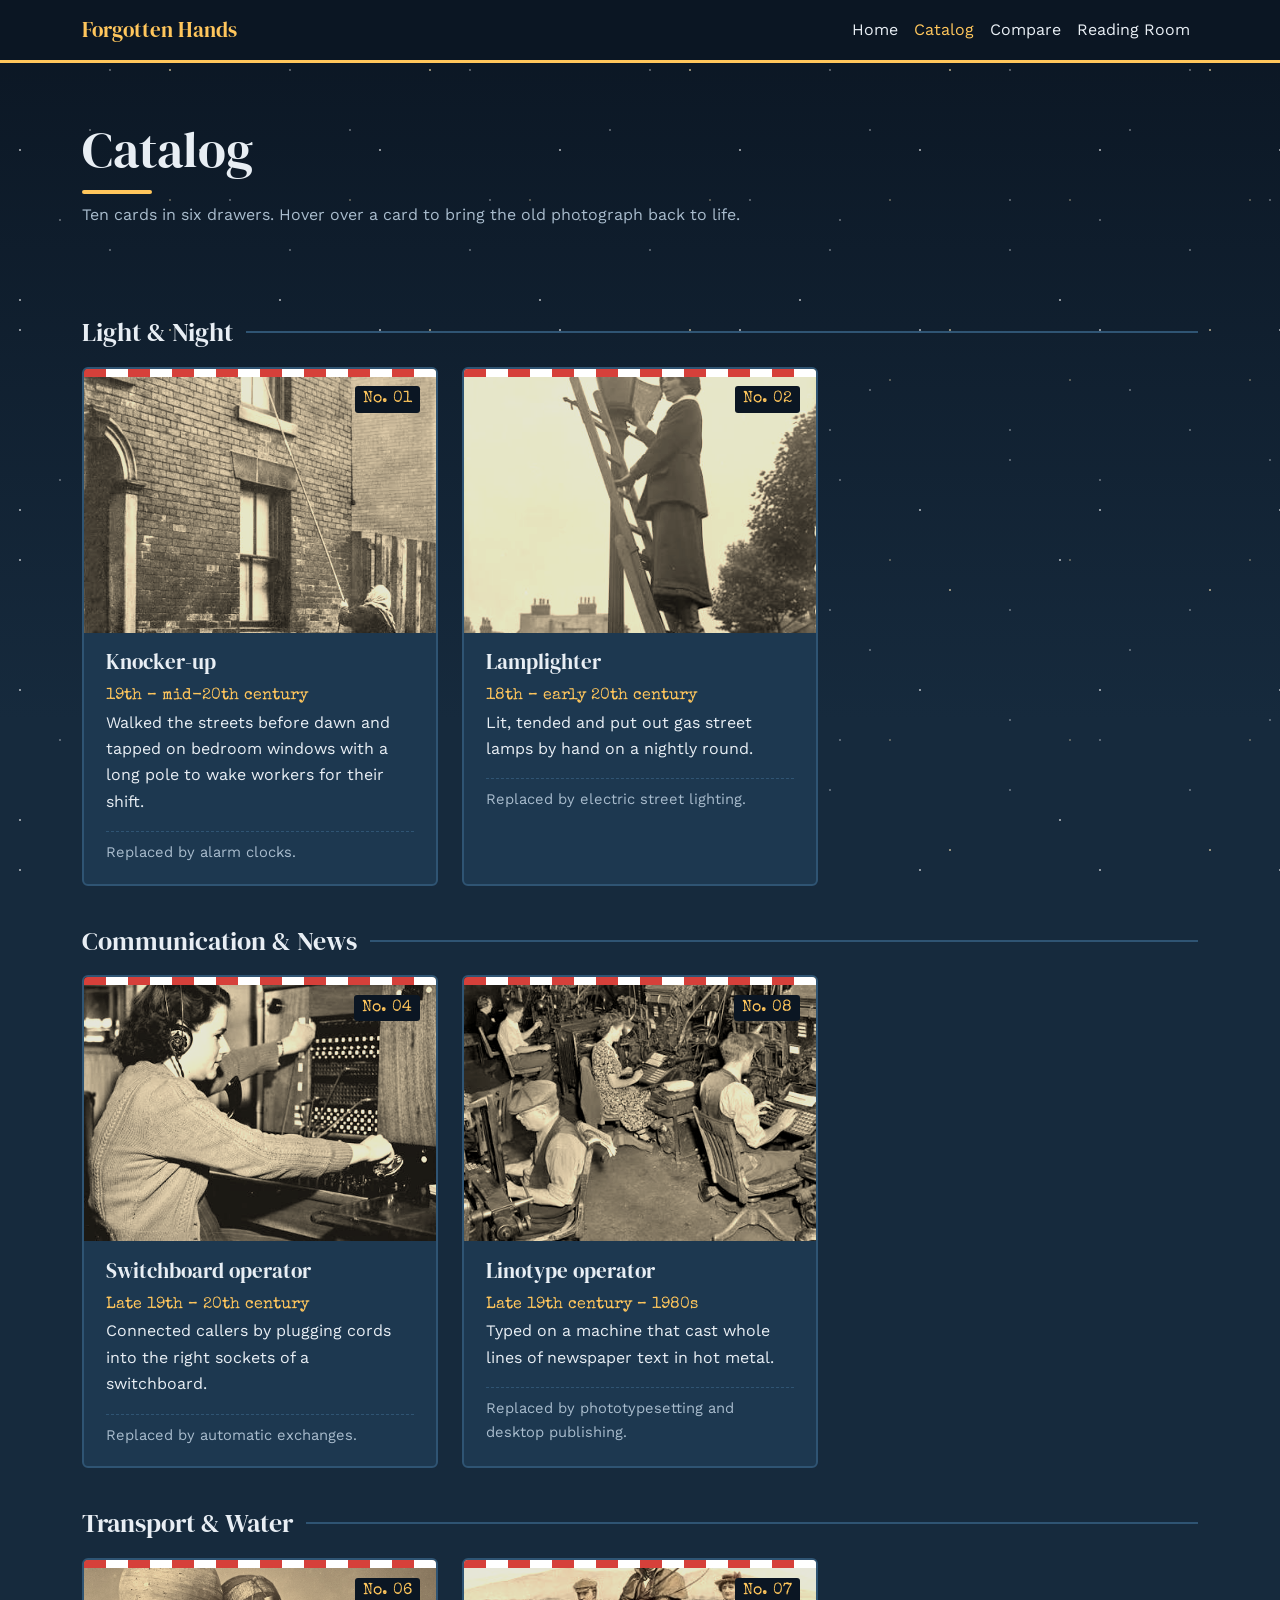
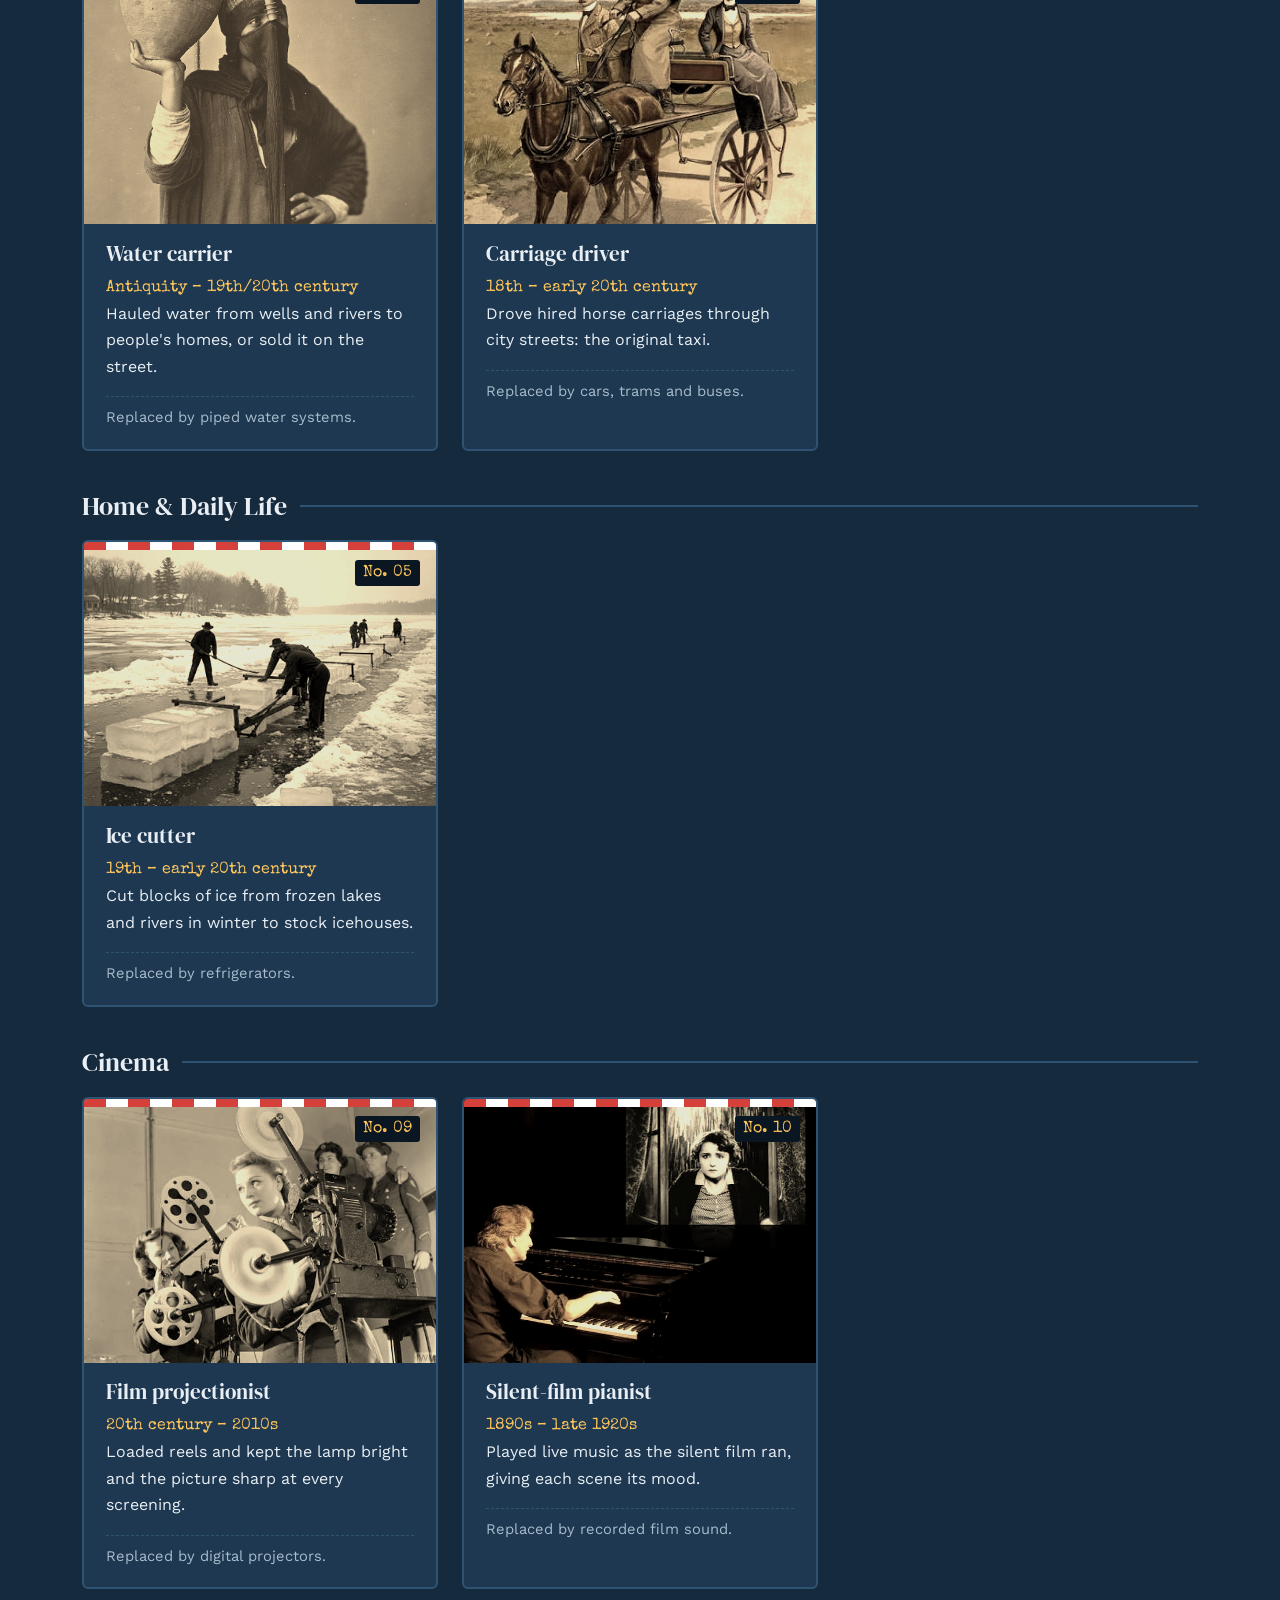
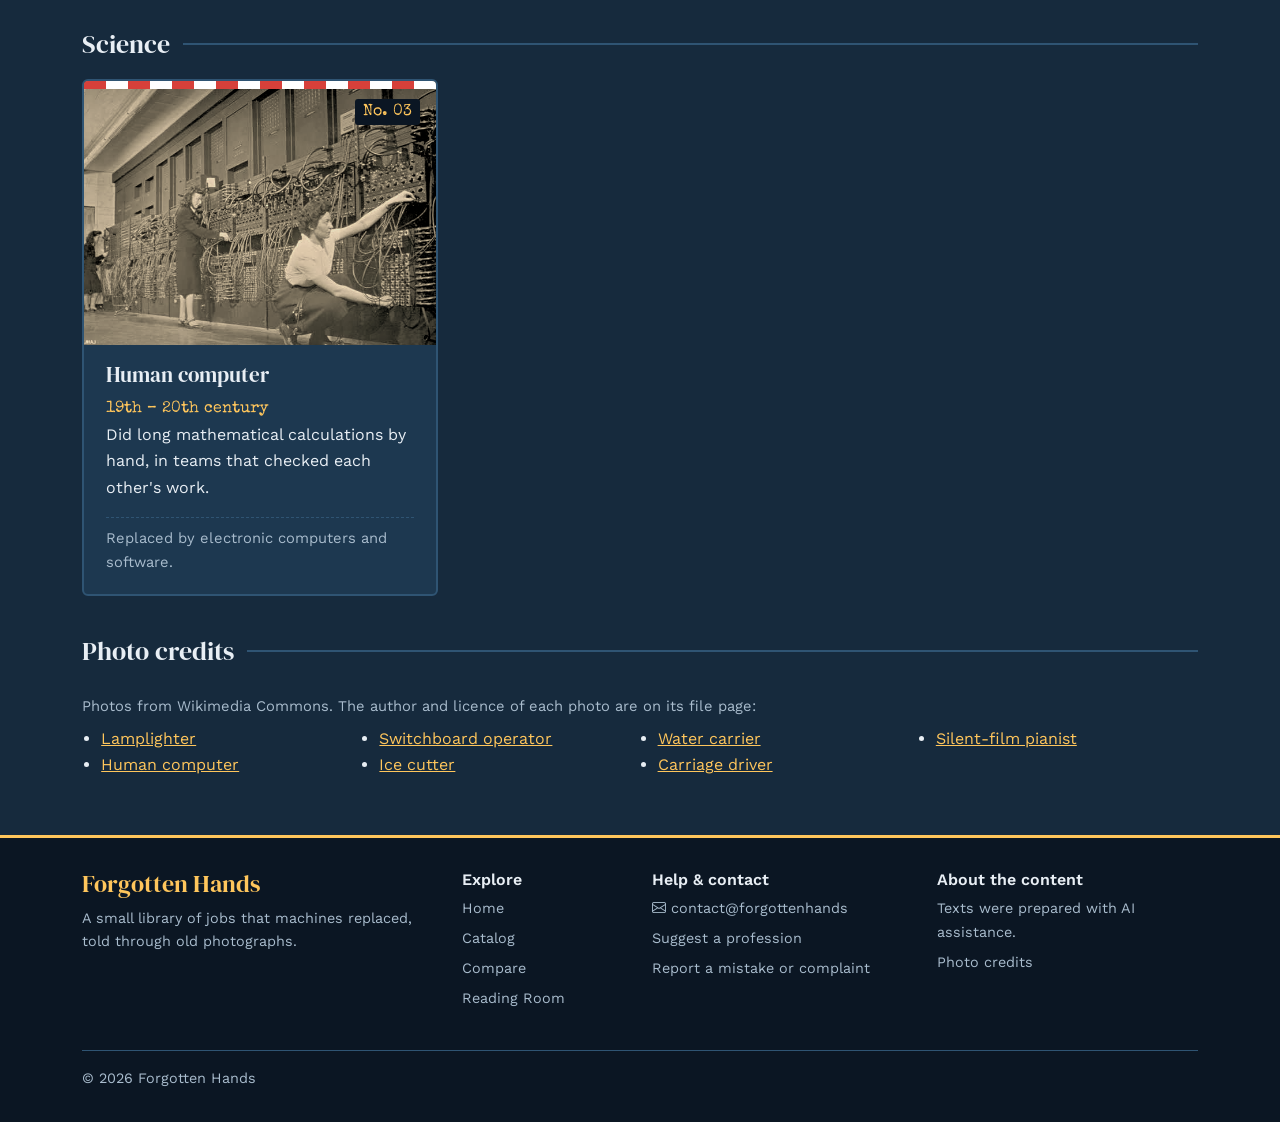
==== catalog.html @ 77c2ccd2 "forgotten hands" ====
<!doctype html>
<html lang="en" data-bs-theme="dark">
  <head>
    <meta charset="UTF-8" />
    <meta name="viewport" content="width=device-width, initial-scale=1" />
    <title>Catalog | Forgotten Hands</title>
    <link
      href="https://cdn.jsdelivr.net/npm/bootstrap@5.3.3/dist/css/bootstrap.min.css"
      rel="stylesheet"
    />
    <link
      href="https://cdn.jsdelivr.net/npm/bootstrap-icons@1.11.3/font/bootstrap-icons.min.css"
      rel="stylesheet"
    />
    <link
      href="https://fonts.googleapis.com/css2?family=DM+Serif+Display&family=Special+Elite&family=Work+Sans:wght@400;500;600&display=swap"
      rel="stylesheet"
    />
    <link href="css/style.css" rel="stylesheet" />
  </head>
  <body>
    <!-- Navigation -->
    <header>
      <nav aria-label="Main navigation" class="navbar navbar-expand-md site-nav">
        <div class="container">
          <a class="navbar-brand" href="index.html">Forgotten Hands</a>
          <button
            class="navbar-toggler"
            type="button"
            data-bs-toggle="collapse"
            data-bs-target="#menu"
            aria-controls="menu"
            aria-expanded="false"
            aria-label="Toggle menu"
          >
            <span class="navbar-toggler-icon"></span>
          </button>
          <div class="collapse navbar-collapse" id="menu">
            <ul class="navbar-nav ms-auto">
              <li class="nav-item"><a class="nav-link" href="index.html">Home</a></li>
              <li class="nav-item"><a class="nav-link active" href="catalog.html">Catalog</a></li>
              <li class="nav-item"><a class="nav-link" href="compare.html">Compare</a></li>
              <li class="nav-item">
                <a class="nav-link" href="reading-room.html">Reading Room</a>
              </li>
            </ul>
          </div>
        </div>
      </nav>
    </header>
    <!-- Main content -->
    <main>
      <section class="page-head">
        <div class="container">
          <h1>Catalog</h1>
          <p class="mb-0">
            Ten cards in six drawers. Hover over a card to bring the old photograph back to life.
          </p>
        </div>
      </section>
      <section class="section">
        <div class="container">
          <!-- Drawer: Light & Night -->
          <h2 class="drawer">Light & Night</h2>
          <div class="row g-4">
            <div class="col-12 col-md-6 col-lg-4">
              <article class="file">
                <span class="no">No. 01</span>
                <div class="photo">
                  <i class="bi bi-alarm big"></i
                  ><img
                    src="images/knocker-up.jpg"
                    alt="Knocker-up, historical photo"
                    loading="lazy"
                    onerror="this.remove()"
                  />
                </div>
                <h3>Knocker-up</h3>
                <p class="era">19th – mid-20th century</p>
                <p>
                  Walked the streets before dawn and tapped on bedroom windows with a long pole to
                  wake workers for their shift.
                </p>
                <p class="sub">Replaced by alarm clocks.</p>
              </article>
            </div>
            <div class="col-12 col-md-6 col-lg-4">
              <article class="file">
                <span class="no">No. 02</span>
                <div class="photo">
                  <i class="bi bi-lightbulb big"></i
                  ><img
                    src="images/lamplighter.jpg"
                    alt="Lamplighter, historical photo"
                    loading="lazy"
                    onerror="this.remove()"
                  />
                </div>
                <h3>Lamplighter</h3>
                <p class="era">18th – early 20th century</p>
                <p>Lit, tended and put out gas street lamps by hand on a nightly round.</p>
                <p class="sub">Replaced by electric street lighting.</p>
              </article>
            </div>
          </div>
          <!-- Drawer: Communication & News -->
          <h2 class="drawer">Communication & News</h2>
          <div class="row g-4">
            <div class="col-12 col-md-6 col-lg-4">
              <article class="file">
                <span class="no">No. 04</span>
                <div class="photo">
                  <i class="bi bi-telephone big"></i
                  ><img
                    src="images/switchboard.jpg"
                    alt="Switchboard operator, historical photo"
                    loading="lazy"
                    onerror="this.remove()"
                  />
                </div>
                <h3>Switchboard operator</h3>
                <p class="era">Late 19th – 20th century</p>
                <p>Connected callers by plugging cords into the right sockets of a switchboard.</p>
                <p class="sub">Replaced by automatic exchanges.</p>
              </article>
            </div>
            <div class="col-12 col-md-6 col-lg-4">
              <article class="file">
                <span class="no">No. 08</span>
                <div class="photo">
                  <i class="bi bi-printer big"></i
                  ><img
                    src="images/linotype.jpg"
                    alt="Linotype operator, historical photo"
                    loading="lazy"
                    onerror="this.remove()"
                  />
                </div>
                <h3>Linotype operator</h3>
                <p class="era">Late 19th century – 1980s</p>
                <p>Typed on a machine that cast whole lines of newspaper text in hot metal.</p>
                <p class="sub">Replaced by phototypesetting and desktop publishing.</p>
              </article>
            </div>
          </div>
          <!-- Drawer: Transport & Water -->
          <h2 class="drawer">Transport & Water</h2>
          <div class="row g-4">
            <div class="col-12 col-md-6 col-lg-4">
              <article class="file">
                <span class="no">No. 06</span>
                <div class="photo">
                  <i class="bi bi-droplet big"></i
                  ><img
                    src="images/water-carrier.jpg"
                    alt="Water carrier, historical photo"
                    loading="lazy"
                    onerror="this.remove()"
                  />
                </div>
                <h3>Water carrier</h3>
                <p class="era">Antiquity – 19th/20th century</p>
                <p>
                  Hauled water from wells and rivers to people's homes, or sold it on the street.
                </p>
                <p class="sub">Replaced by piped water systems.</p>
              </article>
            </div>
            <div class="col-12 col-md-6 col-lg-4">
              <article class="file">
                <span class="no">No. 07</span>
                <div class="photo">
                  <i class="bi bi-car-front big"></i
                  ><img
                    src="images/carriage-driver.jpg"
                    alt="Carriage driver, historical photo"
                    loading="lazy"
                    onerror="this.remove()"
                  />
                </div>
                <h3>Carriage driver</h3>
                <p class="era">18th – early 20th century</p>
                <p>Drove hired horse carriages through city streets: the original taxi.</p>
                <p class="sub">Replaced by cars, trams and buses.</p>
              </article>
            </div>
          </div>
          <!-- Drawer: Home & Daily Life -->
          <h2 class="drawer">Home & Daily Life</h2>
          <div class="row g-4">
            <div class="col-12 col-md-6 col-lg-4">
              <article class="file">
                <span class="no">No. 05</span>
                <div class="photo">
                  <i class="bi bi-snow big"></i
                  ><img
                    src="images/ice-cutter.jpg"
                    alt="Ice cutter, historical photo"
                    loading="lazy"
                    onerror="this.remove()"
                  />
                </div>
                <h3>Ice cutter</h3>
                <p class="era">19th – early 20th century</p>
                <p>Cut blocks of ice from frozen lakes and rivers in winter to stock icehouses.</p>
                <p class="sub">Replaced by refrigerators.</p>
              </article>
            </div>
          </div>
          <!-- Drawer: Cinema -->
          <h2 class="drawer">Cinema</h2>
          <div class="row g-4">
            <div class="col-12 col-md-6 col-lg-4">
              <article class="file">
                <span class="no">No. 09</span>
                <div class="photo">
                  <i class="bi bi-film big"></i
                  ><img
                    src="images/projectionist.jpg"
                    alt="Film projectionist, historical photo"
                    loading="lazy"
                    onerror="this.remove()"
                  />
                </div>
                <h3>Film projectionist</h3>
                <p class="era">20th century – 2010s</p>
                <p>
                  Loaded reels and kept the lamp bright and the picture sharp at every screening.
                </p>
                <p class="sub">Replaced by digital projectors.</p>
              </article>
            </div>
            <div class="col-12 col-md-6 col-lg-4">
              <article class="file">
                <span class="no">No. 10</span>
                <div class="photo">
                  <i class="bi bi-music-note-beamed big"></i
                  ><img
                    src="images/pianist.jpg"
                    alt="Silent-film pianist, historical photo"
                    loading="lazy"
                    onerror="this.remove()"
                  />
                </div>
                <h3>Silent-film pianist</h3>
                <p class="era">1890s – late 1920s</p>
                <p>Played live music as the silent film ran, giving each scene its mood.</p>
                <p class="sub">Replaced by recorded film sound.</p>
              </article>
            </div>
          </div>
          <!-- Drawer: Science -->
          <h2 class="drawer">Science</h2>
          <div class="row g-4">
            <div class="col-12 col-md-6 col-lg-4">
              <article class="file">
                <span class="no">No. 03</span>
                <div class="photo">
                  <i class="bi bi-calculator big"></i
                  ><img
                    src="images/human-computer.jpg"
                    alt="Human computer, historical photo"
                    loading="lazy"
                    onerror="this.remove()"
                  />
                </div>
                <h3>Human computer</h3>
                <p class="era">19th – 20th century</p>
                <p>
                  Did long mathematical calculations by hand, in teams that checked each other's
                  work.
                </p>
                <p class="sub">Replaced by electronic computers and software.</p>
              </article>
            </div>
          </div>
          <!-- Photo credits -->
          <!-- Drawer: Photo credits -->
          <h2 class="drawer" id="credits">Photo credits</h2>
          <p class="sub border-0">
            Photos from Wikimedia Commons. The author and licence of each photo are on its file
            page:
          </p>
          <ul class="credits">
            <li>
              <a
                href="https://commons.wikimedia.org/wiki/File:Lamplighter_-_about_1903._-_Flickr_-_JFGryphon.jpg"
                target="_blank"
                rel="noopener noreferrer"
                >Lamplighter</a
              >
            </li>
            <li>
              <a
                href="https://commons.wikimedia.org/wiki/File:Mary_Jackson_1979_Portrait_(LRC-1979-B701_P-07085).jpg"
                target="_blank"
                rel="noopener noreferrer"
                >Human computer</a
              >
            </li>
            <li>
              <a
                href="https://commons.wikimedia.org/wiki/File:Telephone_switchboard_operators,_ca_1922_(MOHAI_5108).jpg"
                target="_blank"
                rel="noopener noreferrer"
                >Switchboard operator</a
              >
            </li>
            <li>
              <a
                href="https://commons.wikimedia.org/wiki/File:Ice_cutting_on_the_Neva,_c._1913.jpg"
                target="_blank"
                rel="noopener noreferrer"
                >Ice cutter</a
              >
            </li>
            <li>
              <a
                href="https://commons.wikimedia.org/wiki/File:F%C3%A9lix_Bonfils,_Porteuse_d%27eau_au_Caire_(Water_Carrier_in_Cairo),_c._1870,_NGA_129617.jpg"
                target="_blank"
                rel="noopener noreferrer"
                >Water carrier</a
              >
            </li>
            <li>
              <a
                href="https://commons.wikimedia.org/wiki/File:Horse_drawn_carriage_in_front_of_the_John_J_Sesnon_Company,_Nome,_Alaska,_between_1900_and_1910_(AL%2BCA_6864).jpg"
                target="_blank"
                rel="noopener noreferrer"
                >Carriage driver</a
              >
            </li>
            <li>
              <a
                href="https://commons.wikimedia.org/wiki/File:Silent_film_theater_in_Sherlock_Jr.,_1924.png"
                target="_blank"
                rel="noopener noreferrer"
                >Silent-film pianist</a
              >
            </li>
          </ul>
        </div>
      </section>
    </main>
    <!-- Footer -->
    <footer>
      <div class="container">
        <div class="row g-4">
          <!-- About the site -->
          <div class="col-12 col-md-6 col-lg-4">
            <h2 class="footer-title">Forgotten Hands</h2>
            <p>A small library of jobs that machines replaced, told through old photographs.</p>
          </div>

          <!-- Page links -->
          <div class="col-6 col-md-3 col-lg-2">
            <h2 class="footer-heading">Explore</h2>
            <nav aria-label="Footer navigation">
              <ul class="footer-list">
                <li><a href="index.html">Home</a></li>
                <li><a href="catalog.html">Catalog</a></li>
                <li><a href="compare.html">Compare</a></li>
                <li><a href="reading-room.html">Reading Room</a></li>
              </ul>
            </nav>
          </div>

          <!-- Help, contact and complaints -->
          <div class="col-6 col-md-3 col-lg-3">
            <h2 class="footer-heading">Help &amp; contact</h2>
            <ul class="footer-list">
              <li>
                <i class="bi bi-envelope"></i>
                <a href="mailto:contact@forgottenhands.example">contact@forgottenhands</a>
              </li>
              <li><a href="reading-room.html">Suggest a profession</a></li>
              <li><a href="reading-room.html">Report a mistake or complaint</a></li>
            </ul>
          </div>

          <!-- Content notes -->
          <div class="col-12 col-lg-3">
            <h2 class="footer-heading">About the content</h2>
            <ul class="footer-list">
              <li>Texts were prepared with AI assistance.</li>
              <li><a href="catalog.html#credits">Photo credits</a></li>
            </ul>
          </div>
        </div>

        <!-- Bottom line -->
        <p class="footer-bottom mb-0">
          &copy; 2026 Forgotten Hands
        </p>
      </div>
    </footer>
    <script src="https://cdn.jsdelivr.net/npm/bootstrap@5.3.3/dist/js/bootstrap.bundle.min.js"></script>
  </body>
</html>
---- css/style.css ----
@property --a {
  syntax: "<angle>";
  inherits: true;
  initial-value: 0deg;
}

:root {
  --sky: #162a3d;
  --deep: #0b1623;
  --panel: #1d3850;
  --line: #2f5473;
  --text: #e8eef4;
  --muted: #a9bccd;
  --amber: #ffc65c;
  --red: #d6403a;
}

* {
  box-sizing: border-box;
}

/* ===== Page background and twinkling stars (same on every page) ===== */
html {
  background:
    linear-gradient(180deg, var(--deep), var(--sky) 80vh) no-repeat,
    var(--sky);
}

body {
  position: relative;
  margin: 0;
  background: transparent;
  color: var(--text);
  font-family: "Work Sans", sans-serif;
  line-height: 1.65;
}

body::before,
body::after {
  content: "";
  position: fixed;
  inset: 0;
  z-index: -1;
  pointer-events: none;
}

body::before {
  background-image:
    radial-gradient(1.5px 1.5px at 20px 40px, #fff, transparent),
    radial-gradient(1px 1px at 90px 130px, #fff, transparent),
    radial-gradient(1.5px 1.5px at 170px 70px, #ffe9b8, transparent),
    radial-gradient(1px 1px at 230px 200px, #fff, transparent),
    radial-gradient(1px 1px at 60px 220px, #fff, transparent);
  background-size: 260px 260px;
  animation: twinkle 5s ease-in-out infinite alternate;
}

body::after {
  background-image:
    radial-gradient(1px 1px at 40px 30px, #fff, transparent),
    radial-gradient(1.5px 1.5px at 130px 110px, #fff, transparent),
    radial-gradient(1px 1px at 100px 160px, #ffe9b8, transparent);
  background-size: 180px 180px;
  background-position: 70px 40px;
  animation: twinkle 7s ease-in-out -3s infinite alternate;
}

@keyframes twinkle {
  from {
    opacity: 0.3;
  }
  to {
    opacity: 1;
  }
}

/* ===== Typography ===== */
h1,
h2,
h3,
.h4 {
  font-family: "DM Serif Display", serif;
  font-weight: 400;
}

.no,
.era {
  font-family: "Special Elite", monospace;
}

a {
  color: var(--amber);
}

/* ===== Navigation ===== */
.site-nav {
  background: var(--deep);
  border-bottom: 3px solid var(--amber);
}

.site-nav .navbar-brand {
  color: var(--amber);
  font-family: "DM Serif Display", serif;
  font-size: 1.3rem;
}

.site-nav .nav-link {
  color: var(--text);
  transition: color 0.2s;
}

.site-nav .nav-link:hover,
.site-nav .nav-link.active {
  color: var(--amber);
}

.nav-over {
  position: absolute;
  top: 0;
  left: 0;
  right: 0;
  z-index: 20;
  background: transparent;
  border: 0;
}

.nav-over .navbar-collapse.show,
.nav-over .navbar-collapse.collapsing {
  background: rgba(11, 22, 35, 0.95);
  padding: 0.5rem 1rem;
}

/* ===== Home page: lighthouse hero ===== */
.hero {
  --cy: max(44%, calc(165px + 42vmin));
  position: relative;
  overflow: hidden;
  height: 100vh;
  height: 100svh;
  min-height: 560px;
  background: linear-gradient(180deg, rgba(11, 22, 35, 0.8), rgba(22, 42, 61, 0) 85%);
  animation: spin 12s linear infinite;
}

@keyframes spin {
  to {
    --a: 360deg;
  }
}

.hero-title {
  position: absolute;
  z-index: 5;
  top: 68px;
  left: 0;
  right: 0;
  margin: 0;
  text-align: center;
  font-size: clamp(2.6rem, 7vw, 5.4rem);
  line-height: 1.05;
  color: #fff;
  text-shadow: 0 0 28px rgba(255, 198, 92, 0.55);
  animation: rise 1.2s both;
}

@keyframes rise {
  from {
    opacity: 0;
    transform: translateY(18px);
  }
}

.ring {
  position: absolute;
  left: 50%;
  top: var(--cy);
  width: 100vmin;
  height: 100vmin;
  transform: translate(-50%, -50%);
  -webkit-mask-image: conic-gradient(
    from var(--a),
    transparent 0deg,
    #000 8deg,
    #000 44deg,
    transparent 56deg
  );
  mask-image: conic-gradient(
    from var(--a),
    transparent 0deg,
    #000 8deg,
    #000 44deg,
    transparent 56deg
  );
}

.tile {
  position: absolute;
  left: 50%;
  top: 50%;
  width: 16vmin;
  height: 16vmin;
  margin: -8vmin 0 0 -8vmin;
  transform: rotate(calc((var(--i) - 4.5) * 30deg)) translateY(-34vmin)
    rotate(calc((var(--i) - 4.5) * -30deg));
}

.pic {
  position: relative;
  width: 100%;
  height: 100%;
  border-radius: 50%;
  overflow: hidden;
  border: 3px solid var(--amber);
  background: var(--panel);
  display: grid;
  place-items: center;
  box-shadow: 0 0 28px rgba(255, 198, 92, 0.5);
}

.pic i {
  font-size: 6.5vmin;
  color: var(--amber);
}

.pic img {
  position: absolute;
  inset: 0;
  width: 100%;
  height: 100%;
  object-fit: cover;
  filter: sepia(0.5) contrast(1.05);
}

.tile figcaption {
  position: absolute;
  top: 100%;
  left: 50%;
  width: 24vmin;
  transform: translateX(-50%);
  margin-top: 0.2rem;
  text-align: center;
  font-size: max(0.68rem, 1.6vmin);
  line-height: 1.2;
  color: #fff;
}

.beam {
  position: absolute;
  inset: 0;
  pointer-events: none;
  mix-blend-mode: screen;
  background: conic-gradient(
    from var(--a) at 50% var(--cy),
    transparent 0deg,
    rgba(255, 198, 92, 0.32) 12deg,
    rgba(255, 198, 92, 0.32) 36deg,
    transparent 48deg
  );
  -webkit-mask-image: radial-gradient(
    circle at 50% var(--cy),
    #000 0,
    #000 28vmin,
    transparent 75vmin
  );
  mask-image: radial-gradient(circle at 50% var(--cy), #000 0, #000 28vmin, transparent 75vmin);
}

.tower {
  position: absolute;
  left: 50%;
  top: var(--cy);
  width: 15vmin;
  height: 32vmin;
  margin: -3.7vmin 0 0 -7.5vmin;
  animation: glow 3s ease-in-out infinite alternate;
}

@keyframes glow {
  from {
    filter: drop-shadow(0 0 8px rgba(255, 198, 92, 0.5));
  }
  to {
    filter: drop-shadow(0 0 26px rgba(255, 198, 92, 0.95));
  }
}

.waves {
  position: absolute;
  left: 0;
  right: 0;
  bottom: -1px;
  height: 40px;
  background: url("data:image/svg+xml,%3Csvg xmlns='http://www.w3.org/2000/svg' viewBox='0 0 120 40'%3E%3Cpath d='M0 20Q30 4 60 20T120 20V40H0Z' fill='%23162a3d'/%3E%3C/svg%3E")
    repeat-x;
  background-size: 120px 40px;
  animation: drift 8s linear infinite;
}

@keyframes drift {
  to {
    background-position-x: 120px;
  }
}

/* ===== Inner pages: page header ===== */
.page-head {
  padding: 3.5rem 0 0.5rem;
}

.page-head h1 {
  font-size: clamp(2.2rem, 5vw, 3.2rem);
}

.page-head h1::after {
  content: "";
  display: block;
  width: 70px;
  height: 4px;
  margin-top: 0.6rem;
  border-radius: 2px;
  background: var(--amber);
}

.page-head p {
  color: var(--muted);
}

.section {
  padding: 2.5rem 0 3.5rem;
}

/* ===== Cards (home links and catalog) ===== */
.door,
.file {
  position: relative;
  display: block;
  height: 100%;
  background: var(--panel);
  border: 2px solid var(--line);
  border-radius: 6px;
  color: var(--text);
  text-decoration: none;
  overflow: hidden;
  transition:
    transform 0.3s,
    box-shadow 0.3s,
    border-color 0.3s;
}

.door {
  padding: 1.6rem;
}

.file {
  padding: 1.8rem 1.4rem 1.2rem;
}

.door:hover,
.file:hover {
  transform: translateY(-8px);
  border-color: var(--amber);
  box-shadow: 0 12px 30px rgba(255, 198, 92, 0.22);
}

.door:hover .ico,
.file:hover .ico {
  transform: rotate(360deg);
}

.ico {
  width: 3rem;
  height: 3rem;
  border-radius: 50%;
  background: var(--amber);
  color: var(--deep);
  display: grid;
  place-items: center;
  font-size: 1.4rem;
  margin-bottom: 0.8rem;
  transition: transform 0.6s;
}

.file::before {
  content: "";
  position: absolute;
  inset: 0 0 auto 0;
  height: 8px;
  background: repeating-linear-gradient(90deg, var(--red) 0 22px, #fff 22px 44px);
}

.file h3 {
  font-size: 1.3rem;
}

.no {
  position: absolute;
  top: 1.2rem;
  right: 1rem;
  color: var(--amber);
}

.era {
  color: var(--amber);
  margin: 0;
}

.sub {
  border-top: 1px dashed var(--line);
  padding-top: 0.5rem;
  margin: 0;
  font-size: 0.92rem;
  color: var(--muted);
}

/* ===== Catalog drawers ===== */
.drawer {
  margin: 2.5rem 0 1.2rem;
  font-size: 1.6rem;
  display: flex;
  align-items: center;
  gap: 0.8rem;
}

.drawer::after {
  content: "";
  flex: 1;
  height: 2px;
  background: var(--line);
}

/* ===== Compare table ===== */
.table-sea {
  --bs-table-bg: var(--panel);
  --bs-table-color: var(--text);
  --bs-table-border-color: var(--line);
  border: 2px solid var(--line);
}

.table-sea th {
  background: var(--deep);
  color: var(--amber);
  font-weight: 500;
}

.table-sea tbody tr {
  transition: background 0.2s;
}

.table-sea tbody tr:hover > * {
  background: #25455f;
}

.table-sea i {
  color: var(--amber);
  margin-right: 0.5rem;
}

.table-sea caption {
  color: var(--muted);
}

/* ===== Reading Room form ===== */
.form-control,
.form-select {
  background-color: var(--deep);
  border: 2px solid var(--line);
  border-radius: 6px;
  color: var(--text);
}

.form-control:focus,
.form-select:focus {
  border-color: var(--amber);
  box-shadow: 0 0 0 0.2rem rgba(255, 198, 92, 0.25);
}

/* ===== Buttons ===== */
.btn-lamp {
  background: var(--amber);
  color: var(--deep);
  border: 0;
  border-radius: 50rem;
  padding: 0.55rem 1.6rem;
  font-weight: 600;
  transition:
    box-shadow 0.25s,
    transform 0.25s;
}

.btn-lamp:hover {
  color: var(--deep);
  box-shadow: 0 0 22px var(--amber);
  transform: translateY(-2px);
}

/* ===== Footer ===== */
footer {
  background: var(--deep);
  color: var(--muted);
  padding: 2rem 0;
  font-size: 0.9rem;
  border-top: 3px solid var(--amber);
}

/* ===== Responsive rules (own media queries) ===== */
@media (max-width: 767px) {
  .section {
    padding: 1.8rem 0 2.5rem;
  }
  .page-head {
    padding: 2.2rem 0 0.3rem;
  }
}

@media (max-width: 575px) {
  .drawer {
    font-size: 1.3rem;
  }
  .file:hover,
  .door:hover {
    transform: translateY(-4px);
  }
}

@media (prefers-reduced-motion: reduce) {
  .hero,
  .tower,
  .waves,
  body::before,
  body::after,
  .hero-title {
    animation: none;
  }
  .ring {
    -webkit-mask-image: none;
    mask-image: none;
    opacity: 0.55;
  }
  .ico,
  .file,
  .door {
    transition: none;
  }
}

/* ===== Catalog card photos ===== */
.photo {
  position: relative;
  aspect-ratio: 4/3;
  margin: -1.8rem -1.4rem 1.1rem;
  display: grid;
  place-items: center;
  overflow: hidden;
  background: repeating-linear-gradient(45deg, var(--deep) 0 12px, #10202f 12px 24px);
}

.photo .big {
  font-size: 3.2rem;
  color: var(--amber);
  opacity: 0.8;
}

.photo img {
  position: absolute;
  inset: 0;
  width: 100%;
  height: 100%;
  object-fit: cover;
  filter: sepia(0.7) contrast(1.05) brightness(0.9);
  transition:
    transform 0.6s,
    filter 0.6s;
}

.file:hover .photo img {
  transform: scale(1.08);
  filter: none;
}

.file::before {
  z-index: 2;
}

.file .no {
  z-index: 2;
  top: 1.1rem;
  padding: 0 0.5rem;
  border-radius: 3px;
  background: var(--deep);
}

/* ===== Photo credits list ===== */
.credits {
  columns: 16rem;
  padding-left: 1.2rem;
  margin: 0.5rem 0 0;
}

/* ===== Footer layout ===== */
.footer-title {
  font-size: 1.5rem;
  color: var(--amber);
}

.footer-heading {
  font-family: "Work Sans", sans-serif;
  font-size: 1rem;
  font-weight: 600;
  color: var(--text);
}

.footer-list {
  list-style: none;
  padding: 0;
  margin: 0;
}

.footer-list li {
  margin-bottom: 0.4rem;
}

.footer-list a {
  color: var(--muted);
  text-decoration: none;
  transition: color 0.2s;
}

.footer-list a:hover {
  color: var(--amber);
}

.footer-bottom {
  margin-top: 2rem;
  padding-top: 1rem;
  border-top: 1px solid var(--line);
}
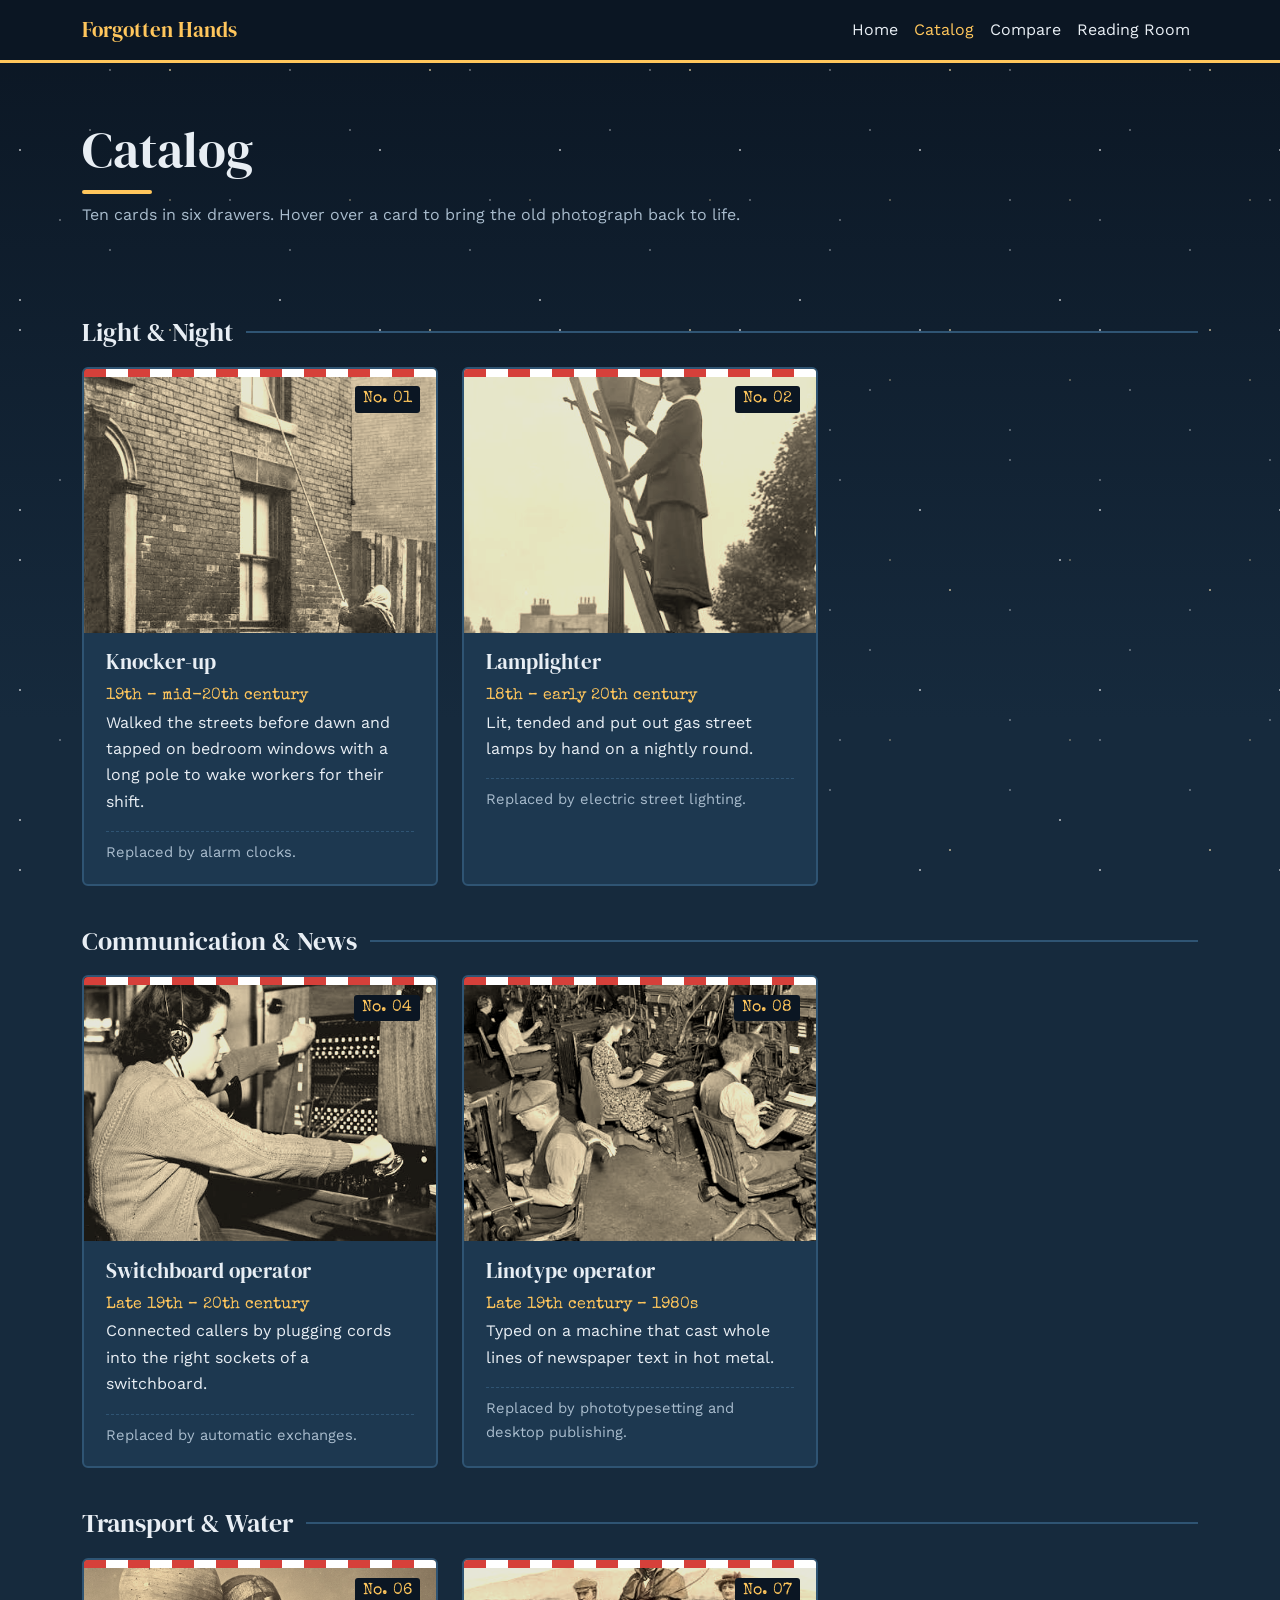
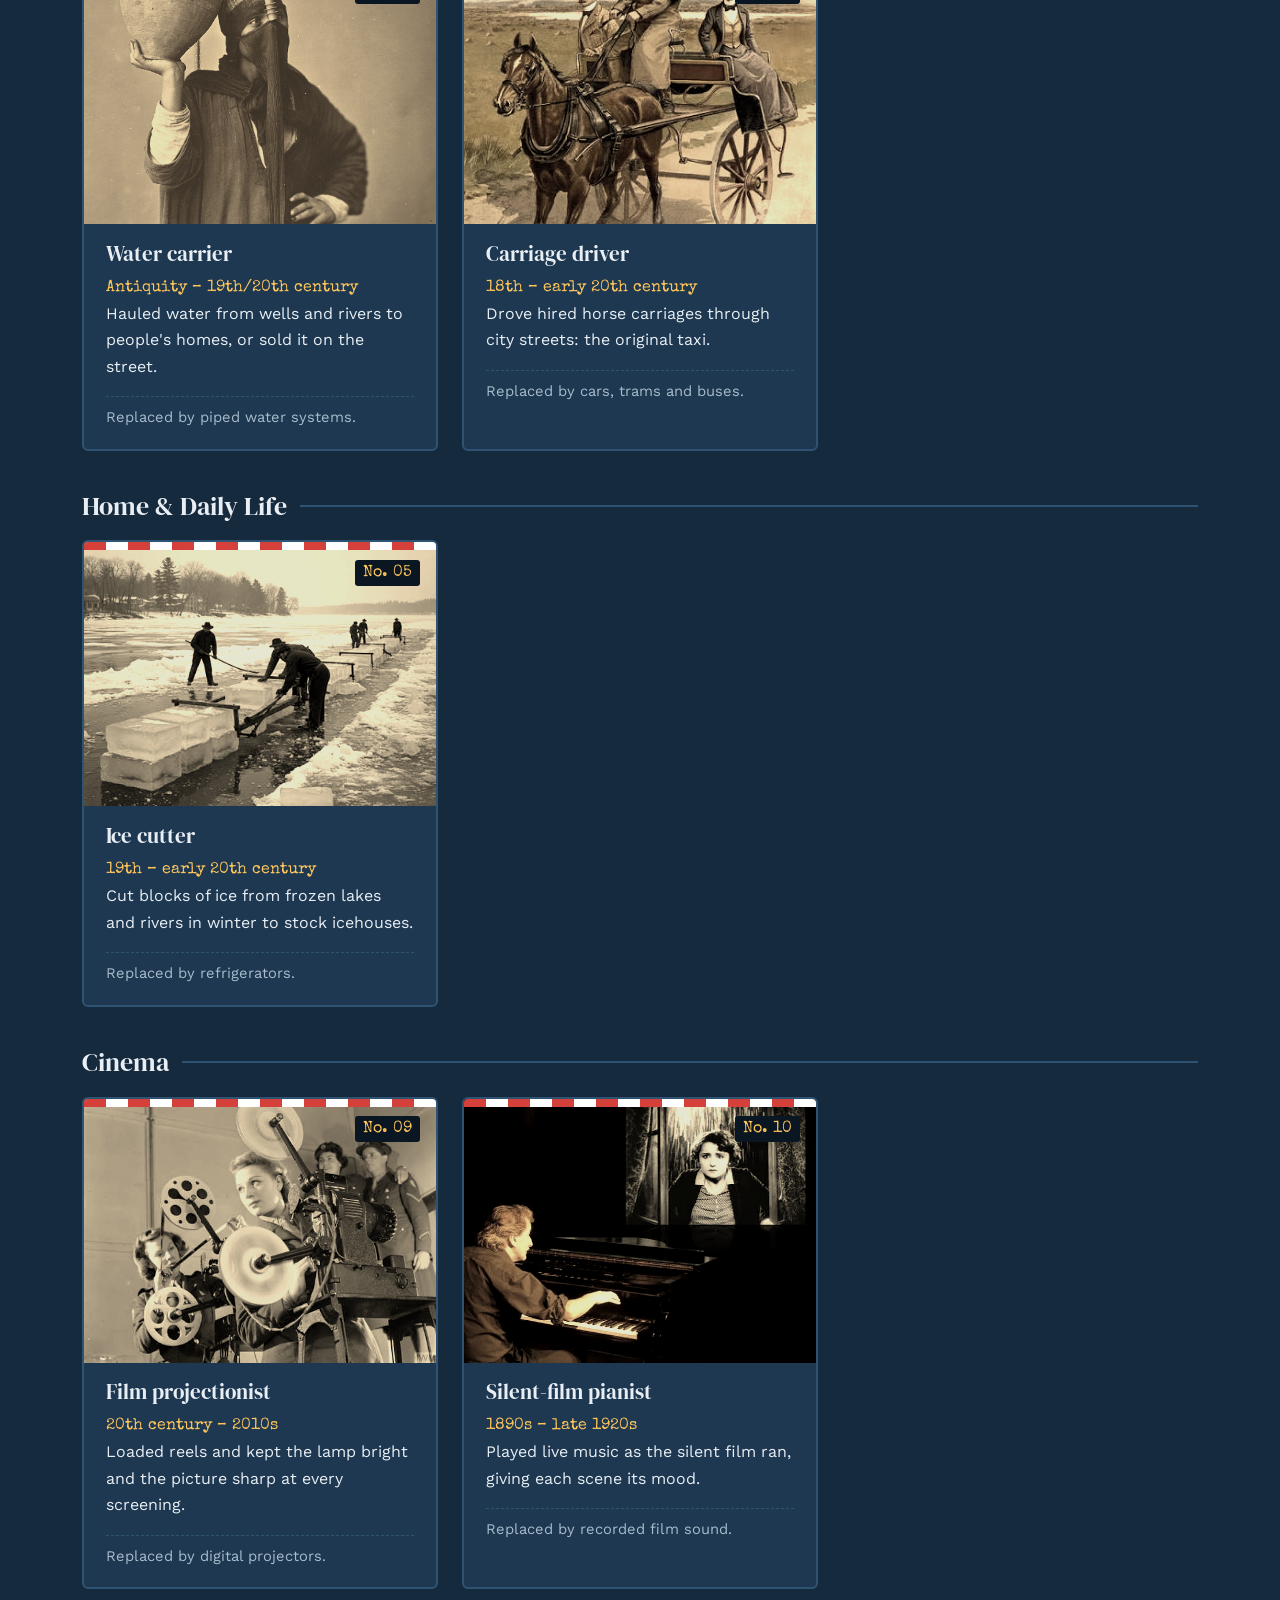
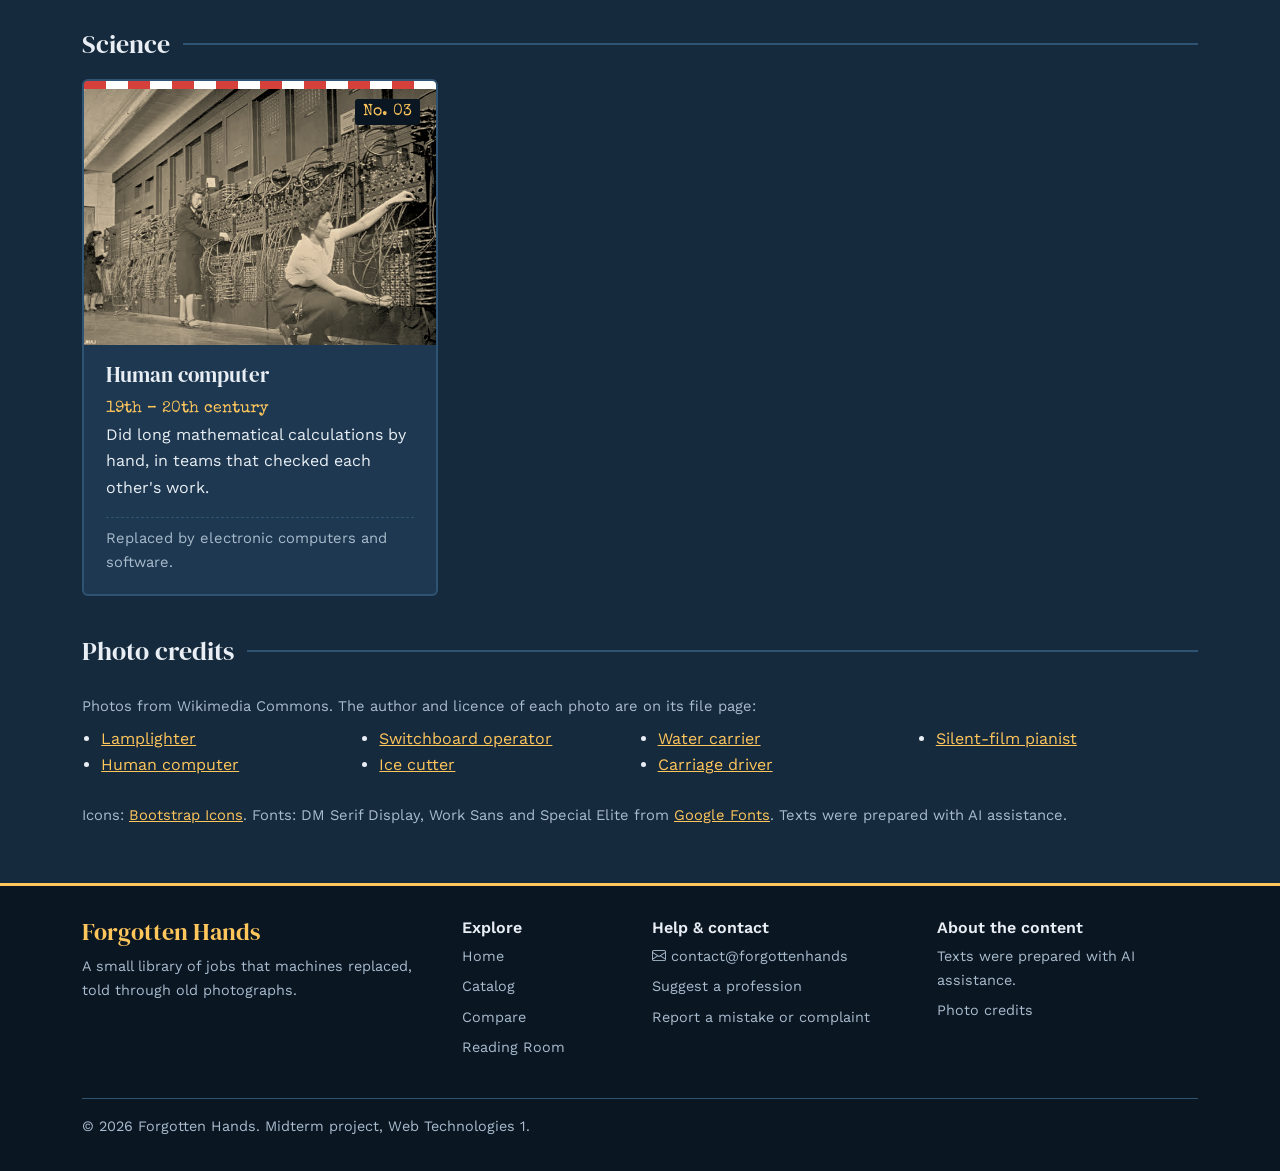
==== commit 194f14ad: "new" ====
--- a/catalog.html
+++ b/catalog.html
@@ -19,7 +19,7 @@
     <link href="css/style.css" rel="stylesheet" />
   </head>
   <body>
-    <!-- Navigation -->
+
     <header>
       <nav aria-label="Main navigation" class="navbar navbar-expand-md site-nav">
         <div class="container">
@@ -48,7 +48,7 @@
         </div>
       </nav>
     </header>
-    <!-- Main content -->
+
     <main>
       <section class="page-head">
         <div class="container">
@@ -103,7 +103,6 @@
               </article>
             </div>
           </div>
-          <!-- Drawer: Communication & News -->
           <h2 class="drawer">Communication & News</h2>
           <div class="row g-4">
             <div class="col-12 col-md-6 col-lg-4">
@@ -143,7 +142,6 @@
               </article>
             </div>
           </div>
-          <!-- Drawer: Transport & Water -->
           <h2 class="drawer">Transport & Water</h2>
           <div class="row g-4">
             <div class="col-12 col-md-6 col-lg-4">
@@ -249,7 +247,6 @@
               </article>
             </div>
           </div>
-          <!-- Drawer: Science -->
           <h2 class="drawer">Science</h2>
           <div class="row g-4">
             <div class="col-12 col-md-6 col-lg-4">
@@ -339,10 +336,18 @@
               >
             </li>
           </ul>
+          <p class="sub border-0 mt-3">
+            Icons:
+            <a href="https://icons.getbootstrap.com/" target="_blank" rel="noopener noreferrer"
+              >Bootstrap Icons</a
+            >. Fonts: DM Serif Display, Work Sans and Special Elite from
+            <a href="https://fonts.google.com/" target="_blank" rel="noopener noreferrer"
+              >Google Fonts</a
+            >. Texts were prepared with AI assistance.
+          </p>
         </div>
       </section>
     </main>
-    <!-- Footer -->
     <footer>
       <div class="container">
         <div class="row g-4">
@@ -352,7 +357,7 @@
             <p>A small library of jobs that machines replaced, told through old photographs.</p>
           </div>
 
-          <!-- Page links -->
+
           <div class="col-6 col-md-3 col-lg-2">
             <h2 class="footer-heading">Explore</h2>
             <nav aria-label="Footer navigation">
@@ -364,8 +369,6 @@
               </ul>
             </nav>
           </div>
-
-          <!-- Help, contact and complaints -->
           <div class="col-6 col-md-3 col-lg-3">
             <h2 class="footer-heading">Help &amp; contact</h2>
             <ul class="footer-list">
@@ -378,7 +381,6 @@
             </ul>
           </div>
 
-          <!-- Content notes -->
           <div class="col-12 col-lg-3">
             <h2 class="footer-heading">About the content</h2>
             <ul class="footer-list">
@@ -388,9 +390,8 @@
           </div>
         </div>
 
-        <!-- Bottom line -->
         <p class="footer-bottom mb-0">
-          &copy; 2026 Forgotten Hands
+          &copy; 2026 Forgotten Hands. Midterm project, Web Technologies 1.
         </p>
       </div>
     </footer>
--- a/css/style.css
+++ b/css/style.css
@@ -19,7 +19,6 @@
   box-sizing: border-box;
 }
 
-/* ===== Page background and twinkling stars (same on every page) ===== */
 html {
   background:
     linear-gradient(180deg, var(--deep), var(--sky) 80vh) no-repeat,
@@ -74,7 +73,6 @@
   }
 }
 
-/* ===== Typography ===== */
 h1,
 h2,
 h3,
@@ -92,7 +90,6 @@
   color: var(--amber);
 }
 
-/* ===== Navigation ===== */
 .site-nav {
   background: var(--deep);
   border-bottom: 3px solid var(--amber);
@@ -130,7 +127,6 @@
   padding: 0.5rem 1rem;
 }
 
-/* ===== Home page: lighthouse hero ===== */
 .hero {
   --cy: max(44%, calc(165px + 42vmin));
   position: relative;
@@ -302,7 +298,6 @@
   }
 }
 
-/* ===== Inner pages: page header ===== */
 .page-head {
   padding: 3.5rem 0 0.5rem;
 }
@@ -329,7 +324,6 @@
   padding: 2.5rem 0 3.5rem;
 }
 
-/* ===== Cards (home links and catalog) ===== */
 .door,
 .file {
   position: relative;
@@ -412,7 +406,6 @@
   color: var(--muted);
 }
 
-/* ===== Catalog drawers ===== */
 .drawer {
   margin: 2.5rem 0 1.2rem;
   font-size: 1.6rem;
@@ -428,7 +421,6 @@
   background: var(--line);
 }
 
-/* ===== Compare table ===== */
 .table-sea {
   --bs-table-bg: var(--panel);
   --bs-table-color: var(--text);
@@ -459,7 +451,6 @@
   color: var(--muted);
 }
 
-/* ===== Reading Room form ===== */
 .form-control,
 .form-select {
   background-color: var(--deep);
@@ -474,7 +465,7 @@
   box-shadow: 0 0 0 0.2rem rgba(255, 198, 92, 0.25);
 }
 
-/* ===== Buttons ===== */
+
 .btn-lamp {
   background: var(--amber);
   color: var(--deep);
@@ -493,7 +484,7 @@
   transform: translateY(-2px);
 }
 
-/* ===== Footer ===== */
+
 footer {
   background: var(--deep);
   color: var(--muted);
@@ -502,7 +493,6 @@
   border-top: 3px solid var(--amber);
 }
 
-/* ===== Responsive rules (own media queries) ===== */
 @media (max-width: 767px) {
   .section {
     padding: 1.8rem 0 2.5rem;
@@ -543,7 +533,7 @@
   }
 }
 
-/* ===== Catalog card photos ===== */
+
 .photo {
   position: relative;
   aspect-ratio: 4/3;
@@ -589,14 +579,13 @@
   background: var(--deep);
 }
 
-/* ===== Photo credits list ===== */
+
 .credits {
   columns: 16rem;
   padding-left: 1.2rem;
   margin: 0.5rem 0 0;
 }
 
-/* ===== Footer layout ===== */
 .footer-title {
   font-size: 1.5rem;
   color: var(--amber);
@@ -622,6 +611,7 @@
 .footer-list a {
   color: var(--muted);
   text-decoration: none;
+  overflow-wrap: anywhere; 
   transition: color 0.2s;
 }
 
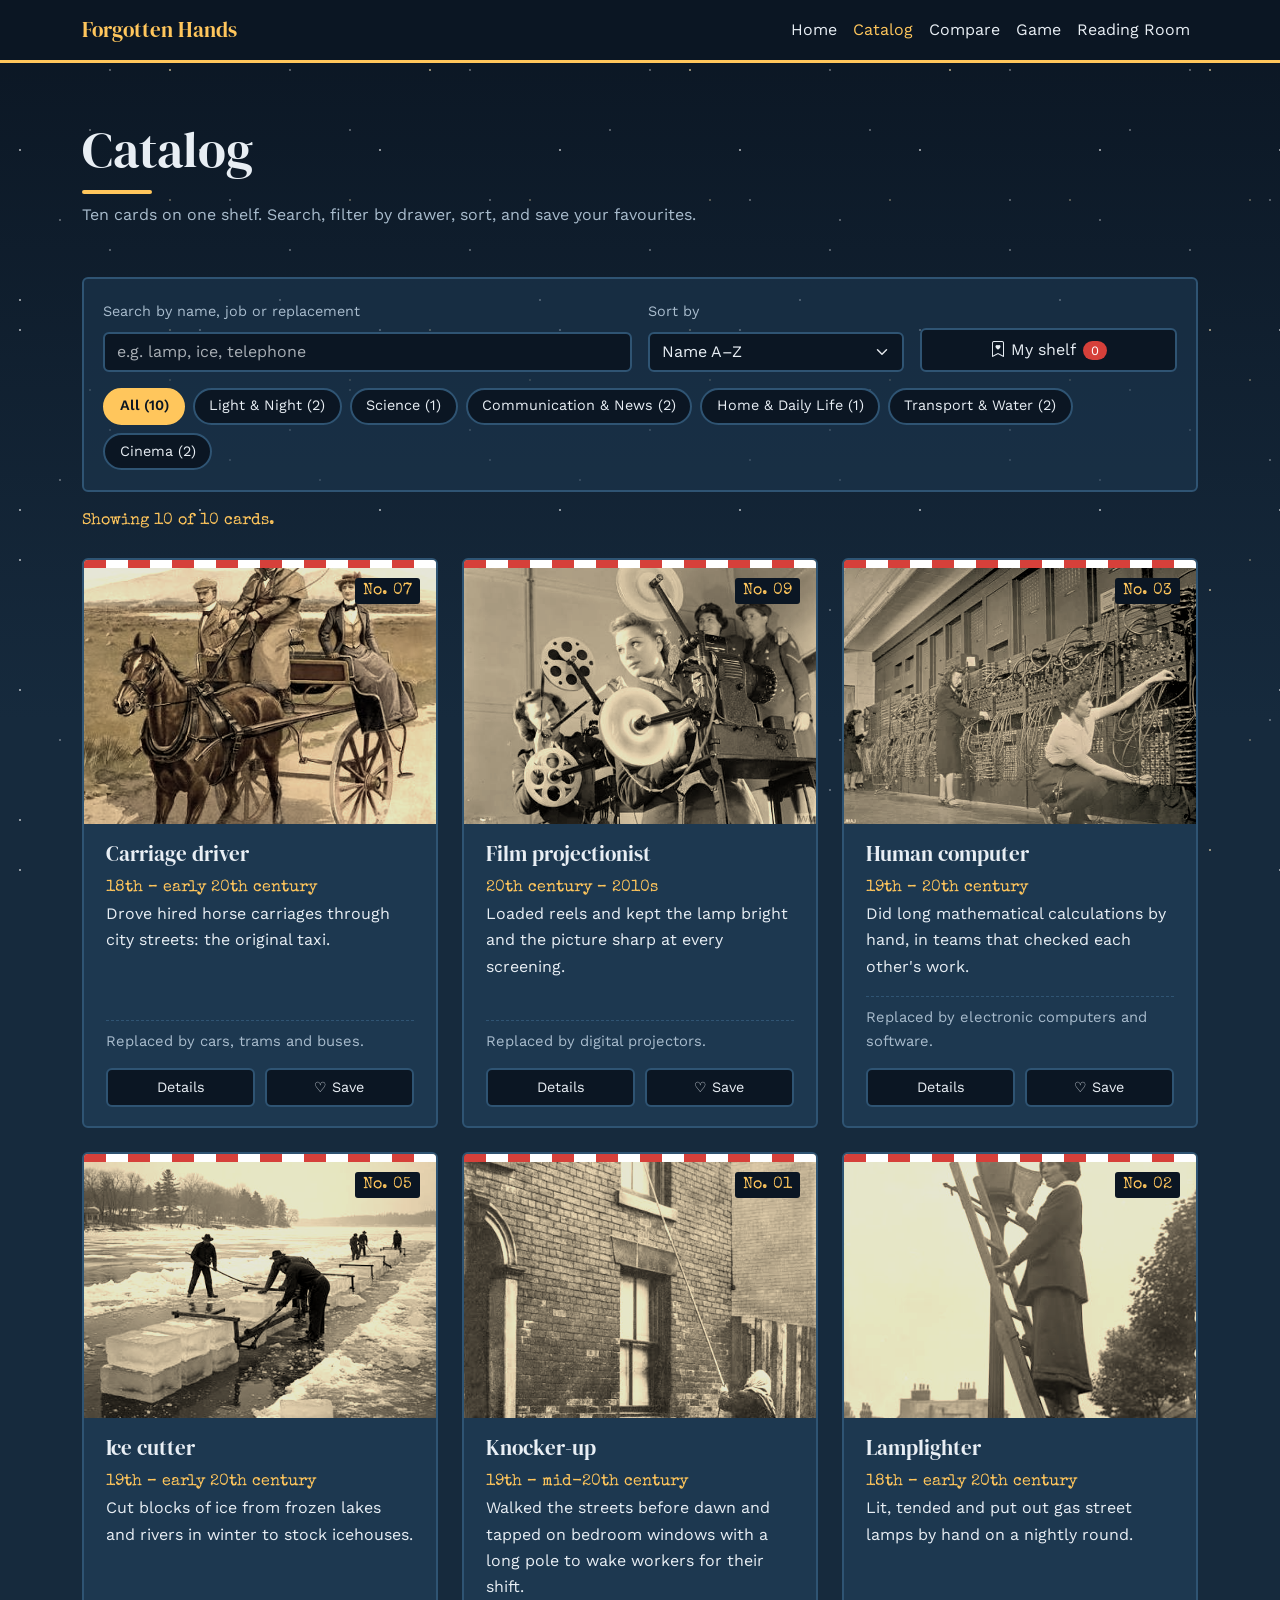
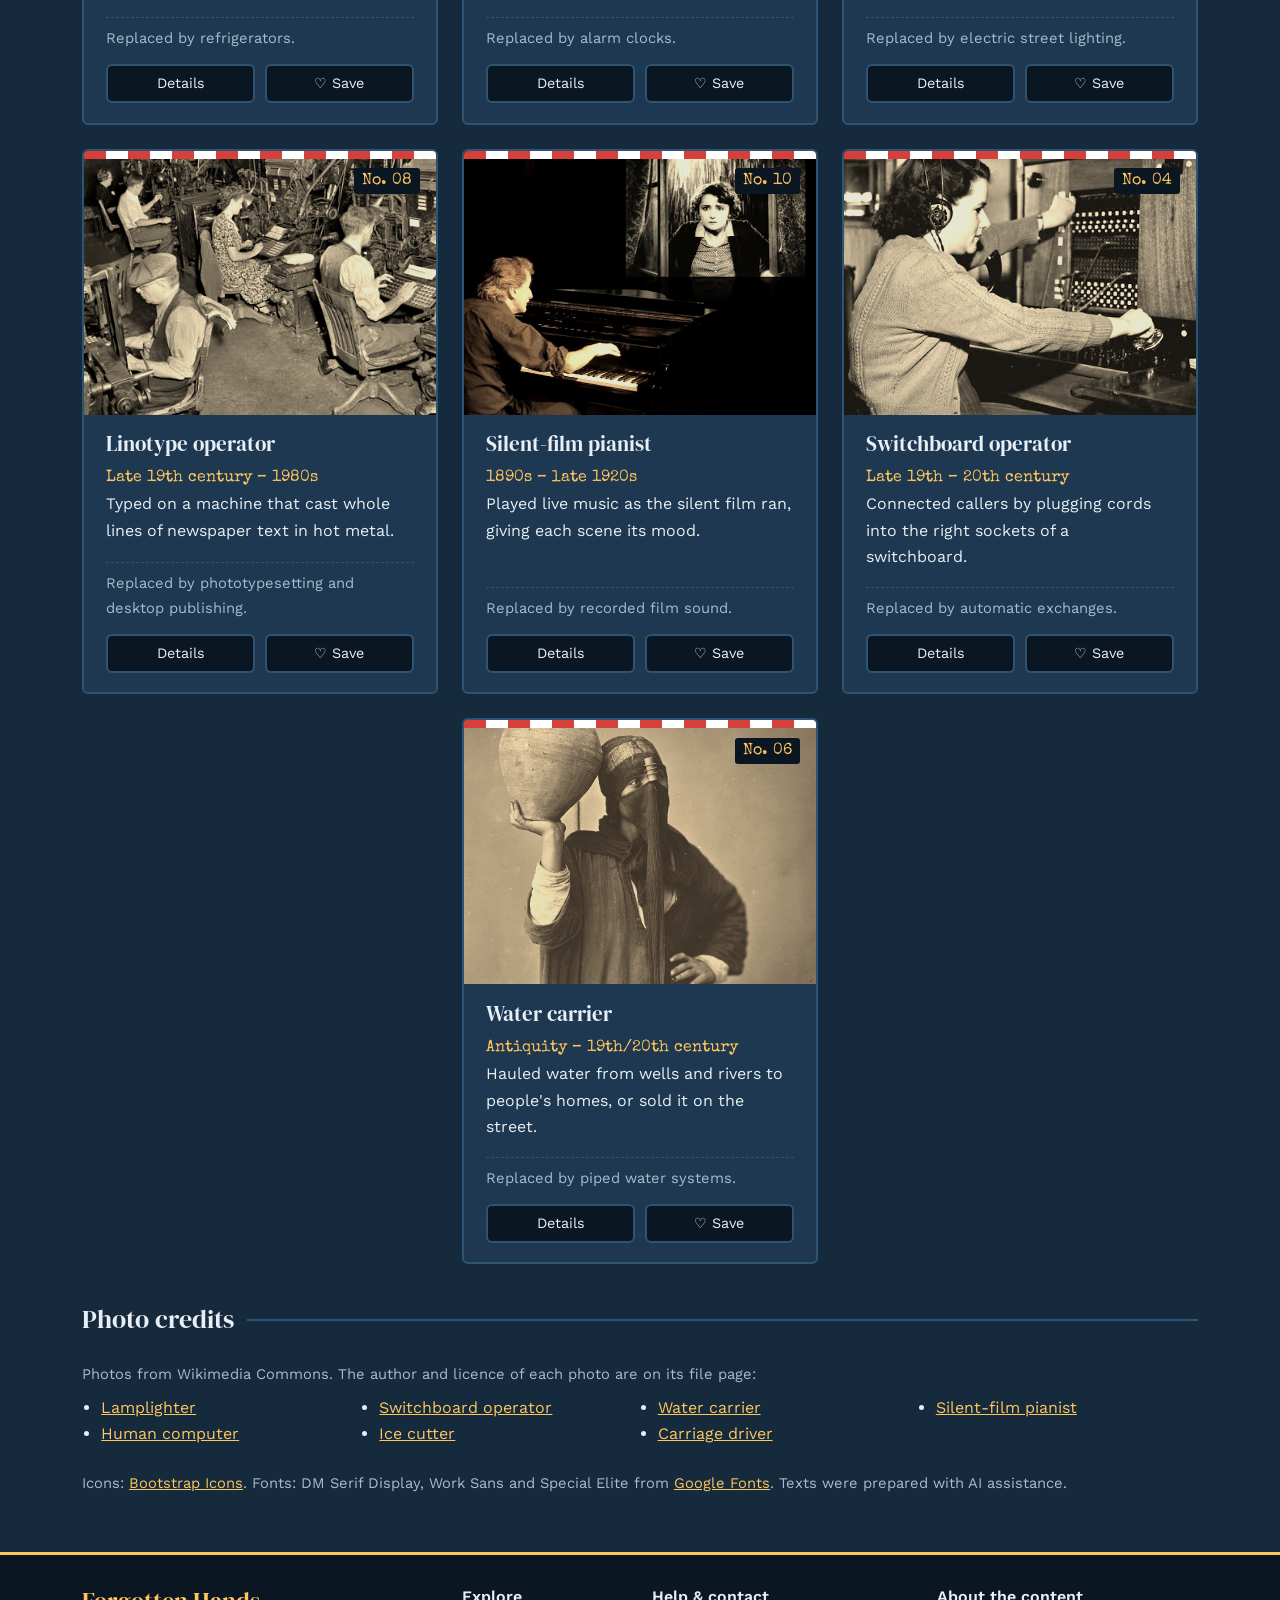
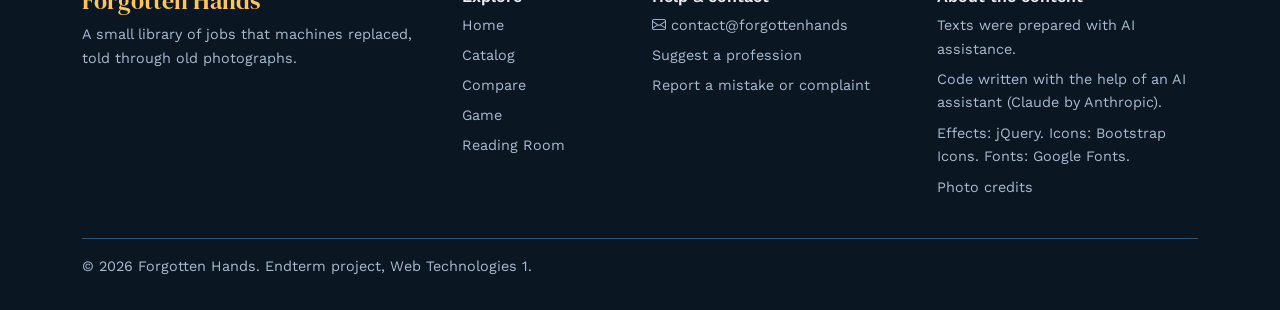
==== commit 6bb5471a: "new" ====
--- a/catalog.html
+++ b/catalog.html
@@ -17,8 +17,10 @@
       rel="stylesheet"
     />
     <link href="css/style.css" rel="stylesheet" />
+    <link href="css/catalog.css" rel="stylesheet" />
   </head>
   <body>
+    <a class="skip-link" href="#main">Skip to content</a>
 
     <header>
       <nav aria-label="Main navigation" class="navbar navbar-expand-md site-nav">
@@ -40,6 +42,7 @@
               <li class="nav-item"><a class="nav-link" href="index.html">Home</a></li>
               <li class="nav-item"><a class="nav-link active" href="catalog.html">Catalog</a></li>
               <li class="nav-item"><a class="nav-link" href="compare.html">Compare</a></li>
+              <li class="nav-item"><a class="nav-link" href="game.html">Game</a></li>
               <li class="nav-item">
                 <a class="nav-link" href="reading-room.html">Reading Room</a>
               </li>
@@ -49,230 +52,63 @@
       </nav>
     </header>
 
-    <main>
+    <main id="main">
       <section class="page-head">
         <div class="container">
           <h1>Catalog</h1>
           <p class="mb-0">
-            Ten cards in six drawers. Hover over a card to bring the old photograph back to life.
+            Ten cards on one shelf. Search, filter by drawer, sort, and save your favourites.
           </p>
         </div>
       </section>
-      <section class="section">
-        <div class="container">
-          <!-- Drawer: Light & Night -->
-          <h2 class="drawer">Light & Night</h2>
-          <div class="row g-4">
-            <div class="col-12 col-md-6 col-lg-4">
-              <article class="file">
-                <span class="no">No. 01</span>
-                <div class="photo">
-                  <i class="bi bi-alarm big"></i
-                  ><img
-                    src="images/knocker-up.jpg"
-                    alt="Knocker-up, historical photo"
-                    loading="lazy"
-                    onerror="this.remove()"
-                  />
-                </div>
-                <h3>Knocker-up</h3>
-                <p class="era">19th – mid-20th century</p>
-                <p>
-                  Walked the streets before dawn and tapped on bedroom windows with a long pole to
-                  wake workers for their shift.
-                </p>
-                <p class="sub">Replaced by alarm clocks.</p>
-              </article>
+      <section class="section pb-0">
+        <div class="container">
+          <h2 class="visually-hidden-heading">Find a card</h2>
+          <form class="toolbar" id="toolbar" role="search" novalidate>
+            <div class="row g-3 align-items-end">
+              <div class="col-12 col-md-6">
+                <label class="form-label" for="search">Search by name, job or replacement</label>
+                <input
+                  class="form-control"
+                  type="search"
+                  id="search"
+                  placeholder="e.g. lamp, ice, telephone"
+                  autocomplete="off"
+                />
+              </div>
+              <div class="col-6 col-md-3">
+                <label class="form-label" for="sort">Sort by</label>
+                <select class="form-select" id="sort">
+                  <option value="name">Name A–Z</option>
+                  <option value="early">Vanished first</option>
+                  <option value="late">Vanished last</option>
+                </select>
+              </div>
+              <div class="col-6 col-md-3">
+                <button class="btn btn-shelf w-100" id="saved-only" type="button" aria-pressed="false">
+                  <i class="bi bi-bookmark-heart" aria-hidden="true"></i> My shelf
+                  <span class="badge-count" id="saved-count">0</span>
+                </button>
+              </div>
             </div>
-            <div class="col-12 col-md-6 col-lg-4">
-              <article class="file">
-                <span class="no">No. 02</span>
-                <div class="photo">
-                  <i class="bi bi-lightbulb big"></i
-                  ><img
-                    src="images/lamplighter.jpg"
-                    alt="Lamplighter, historical photo"
-                    loading="lazy"
-                    onerror="this.remove()"
-                  />
-                </div>
-                <h3>Lamplighter</h3>
-                <p class="era">18th – early 20th century</p>
-                <p>Lit, tended and put out gas street lamps by hand on a nightly round.</p>
-                <p class="sub">Replaced by electric street lighting.</p>
-              </article>
-            </div>
-          </div>
-          <h2 class="drawer">Communication & News</h2>
-          <div class="row g-4">
-            <div class="col-12 col-md-6 col-lg-4">
-              <article class="file">
-                <span class="no">No. 04</span>
-                <div class="photo">
-                  <i class="bi bi-telephone big"></i
-                  ><img
-                    src="images/switchboard.jpg"
-                    alt="Switchboard operator, historical photo"
-                    loading="lazy"
-                    onerror="this.remove()"
-                  />
-                </div>
-                <h3>Switchboard operator</h3>
-                <p class="era">Late 19th – 20th century</p>
-                <p>Connected callers by plugging cords into the right sockets of a switchboard.</p>
-                <p class="sub">Replaced by automatic exchanges.</p>
-              </article>
-            </div>
-            <div class="col-12 col-md-6 col-lg-4">
-              <article class="file">
-                <span class="no">No. 08</span>
-                <div class="photo">
-                  <i class="bi bi-printer big"></i
-                  ><img
-                    src="images/linotype.jpg"
-                    alt="Linotype operator, historical photo"
-                    loading="lazy"
-                    onerror="this.remove()"
-                  />
-                </div>
-                <h3>Linotype operator</h3>
-                <p class="era">Late 19th century – 1980s</p>
-                <p>Typed on a machine that cast whole lines of newspaper text in hot metal.</p>
-                <p class="sub">Replaced by phototypesetting and desktop publishing.</p>
-              </article>
-            </div>
-          </div>
-          <h2 class="drawer">Transport & Water</h2>
-          <div class="row g-4">
-            <div class="col-12 col-md-6 col-lg-4">
-              <article class="file">
-                <span class="no">No. 06</span>
-                <div class="photo">
-                  <i class="bi bi-droplet big"></i
-                  ><img
-                    src="images/water-carrier.jpg"
-                    alt="Water carrier, historical photo"
-                    loading="lazy"
-                    onerror="this.remove()"
-                  />
-                </div>
-                <h3>Water carrier</h3>
-                <p class="era">Antiquity – 19th/20th century</p>
-                <p>
-                  Hauled water from wells and rivers to people's homes, or sold it on the street.
-                </p>
-                <p class="sub">Replaced by piped water systems.</p>
-              </article>
-            </div>
-            <div class="col-12 col-md-6 col-lg-4">
-              <article class="file">
-                <span class="no">No. 07</span>
-                <div class="photo">
-                  <i class="bi bi-car-front big"></i
-                  ><img
-                    src="images/carriage-driver.jpg"
-                    alt="Carriage driver, historical photo"
-                    loading="lazy"
-                    onerror="this.remove()"
-                  />
-                </div>
-                <h3>Carriage driver</h3>
-                <p class="era">18th – early 20th century</p>
-                <p>Drove hired horse carriages through city streets: the original taxi.</p>
-                <p class="sub">Replaced by cars, trams and buses.</p>
-              </article>
-            </div>
-          </div>
-          <!-- Drawer: Home & Daily Life -->
-          <h2 class="drawer">Home & Daily Life</h2>
-          <div class="row g-4">
-            <div class="col-12 col-md-6 col-lg-4">
-              <article class="file">
-                <span class="no">No. 05</span>
-                <div class="photo">
-                  <i class="bi bi-snow big"></i
-                  ><img
-                    src="images/ice-cutter.jpg"
-                    alt="Ice cutter, historical photo"
-                    loading="lazy"
-                    onerror="this.remove()"
-                  />
-                </div>
-                <h3>Ice cutter</h3>
-                <p class="era">19th – early 20th century</p>
-                <p>Cut blocks of ice from frozen lakes and rivers in winter to stock icehouses.</p>
-                <p class="sub">Replaced by refrigerators.</p>
-              </article>
-            </div>
-          </div>
-          <!-- Drawer: Cinema -->
-          <h2 class="drawer">Cinema</h2>
-          <div class="row g-4">
-            <div class="col-12 col-md-6 col-lg-4">
-              <article class="file">
-                <span class="no">No. 09</span>
-                <div class="photo">
-                  <i class="bi bi-film big"></i
-                  ><img
-                    src="images/projectionist.jpg"
-                    alt="Film projectionist, historical photo"
-                    loading="lazy"
-                    onerror="this.remove()"
-                  />
-                </div>
-                <h3>Film projectionist</h3>
-                <p class="era">20th century – 2010s</p>
-                <p>
-                  Loaded reels and kept the lamp bright and the picture sharp at every screening.
-                </p>
-                <p class="sub">Replaced by digital projectors.</p>
-              </article>
-            </div>
-            <div class="col-12 col-md-6 col-lg-4">
-              <article class="file">
-                <span class="no">No. 10</span>
-                <div class="photo">
-                  <i class="bi bi-music-note-beamed big"></i
-                  ><img
-                    src="images/pianist.jpg"
-                    alt="Silent-film pianist, historical photo"
-                    loading="lazy"
-                    onerror="this.remove()"
-                  />
-                </div>
-                <h3>Silent-film pianist</h3>
-                <p class="era">1890s – late 1920s</p>
-                <p>Played live music as the silent film ran, giving each scene its mood.</p>
-                <p class="sub">Replaced by recorded film sound.</p>
-              </article>
-            </div>
-          </div>
-          <h2 class="drawer">Science</h2>
-          <div class="row g-4">
-            <div class="col-12 col-md-6 col-lg-4">
-              <article class="file">
-                <span class="no">No. 03</span>
-                <div class="photo">
-                  <i class="bi bi-calculator big"></i
-                  ><img
-                    src="images/human-computer.jpg"
-                    alt="Human computer, historical photo"
-                    loading="lazy"
-                    onerror="this.remove()"
-                  />
-                </div>
-                <h3>Human computer</h3>
-                <p class="era">19th – 20th century</p>
-                <p>
-                  Did long mathematical calculations by hand, in teams that checked each other's
-                  work.
-                </p>
-                <p class="sub">Replaced by electronic computers and software.</p>
-              </article>
-            </div>
-          </div>
-          <!-- Photo credits -->
-          <!-- Drawer: Photo credits -->
+            <fieldset class="chips mt-3">
+              <legend class="visually-hidden-heading">Drawer</legend>
+              <div id="chips"></div>
+            </fieldset>
+          </form>
+          <p class="result-line" id="result-line" role="status" aria-live="polite"></p>
+        </div>
+      </section>
+      <section class="section pt-0">
+        <div class="container">
+          <div class="row g-4 justify-content-center" id="grid"></div>
+          <div class="empty-state" id="empty" hidden>
+            <i class="bi bi-journal-x" aria-hidden="true"></i>
+            <h3 id="empty-title">The shelf is empty</h3>
+            <p id="empty-text">Try another word or clear the filters.</p>
+            <button class="btn btn-lamp" id="reset" type="button">Clear filters</button>
+          </div>
+
           <h2 class="drawer" id="credits">Photo credits</h2>
           <p class="sub border-0">
             Photos from Wikimedia Commons. The author and licence of each photo are on its file
@@ -347,16 +183,18 @@
           </p>
         </div>
       </section>
+
+        </div>
+      </section>
     </main>
     <footer>
       <div class="container">
         <div class="row g-4">
-          <!-- About the site -->
+
           <div class="col-12 col-md-6 col-lg-4">
             <h2 class="footer-title">Forgotten Hands</h2>
             <p>A small library of jobs that machines replaced, told through old photographs.</p>
           </div>
-
 
           <div class="col-6 col-md-3 col-lg-2">
             <h2 class="footer-heading">Explore</h2>
@@ -365,6 +203,7 @@
                 <li><a href="index.html">Home</a></li>
                 <li><a href="catalog.html">Catalog</a></li>
                 <li><a href="compare.html">Compare</a></li>
+                <li><a href="game.html">Game</a></li>
                 <li><a href="reading-room.html">Reading Room</a></li>
               </ul>
             </nav>
@@ -385,16 +224,22 @@
             <h2 class="footer-heading">About the content</h2>
             <ul class="footer-list">
               <li>Texts were prepared with AI assistance.</li>
+              <li>Code written with the help of an AI assistant (Claude by Anthropic).</li>
+              <li>Effects: jQuery. Icons: Bootstrap Icons. Fonts: Google Fonts.</li>
               <li><a href="catalog.html#credits">Photo credits</a></li>
             </ul>
           </div>
         </div>
 
         <p class="footer-bottom mb-0">
-          &copy; 2026 Forgotten Hands. Midterm project, Web Technologies 1.
+          &copy; 2026 Forgotten Hands. Endterm project, Web Technologies 1.
         </p>
       </div>
     </footer>
+    <script src="https://code.jquery.com/jquery-3.7.1.min.js"></script>
     <script src="https://cdn.jsdelivr.net/npm/bootstrap@5.3.3/dist/js/bootstrap.bundle.min.js"></script>
+    <script src="js/data.js"></script>
+    <script src="js/common.js"></script>
+    <script src="js/catalog.js"></script>
   </body>
 </html>
--- a/css/style.css
+++ b/css/style.css
@@ -1,9 +1,3 @@
-@property --a {
-  syntax: "<angle>";
-  inherits: true;
-  initial-value: 0deg;
-}
-
 :root {
   --sky: #162a3d;
   --deep: #0b1623;
@@ -125,177 +119,6 @@
 .nav-over .navbar-collapse.collapsing {
   background: rgba(11, 22, 35, 0.95);
   padding: 0.5rem 1rem;
-}
-
-.hero {
-  --cy: max(44%, calc(165px + 42vmin));
-  position: relative;
-  overflow: hidden;
-  height: 100vh;
-  height: 100svh;
-  min-height: 560px;
-  background: linear-gradient(180deg, rgba(11, 22, 35, 0.8), rgba(22, 42, 61, 0) 85%);
-  animation: spin 12s linear infinite;
-}
-
-@keyframes spin {
-  to {
-    --a: 360deg;
-  }
-}
-
-.hero-title {
-  position: absolute;
-  z-index: 5;
-  top: 68px;
-  left: 0;
-  right: 0;
-  margin: 0;
-  text-align: center;
-  font-size: clamp(2.6rem, 7vw, 5.4rem);
-  line-height: 1.05;
-  color: #fff;
-  text-shadow: 0 0 28px rgba(255, 198, 92, 0.55);
-  animation: rise 1.2s both;
-}
-
-@keyframes rise {
-  from {
-    opacity: 0;
-    transform: translateY(18px);
-  }
-}
-
-.ring {
-  position: absolute;
-  left: 50%;
-  top: var(--cy);
-  width: 100vmin;
-  height: 100vmin;
-  transform: translate(-50%, -50%);
-  -webkit-mask-image: conic-gradient(
-    from var(--a),
-    transparent 0deg,
-    #000 8deg,
-    #000 44deg,
-    transparent 56deg
-  );
-  mask-image: conic-gradient(
-    from var(--a),
-    transparent 0deg,
-    #000 8deg,
-    #000 44deg,
-    transparent 56deg
-  );
-}
-
-.tile {
-  position: absolute;
-  left: 50%;
-  top: 50%;
-  width: 16vmin;
-  height: 16vmin;
-  margin: -8vmin 0 0 -8vmin;
-  transform: rotate(calc((var(--i) - 4.5) * 30deg)) translateY(-34vmin)
-    rotate(calc((var(--i) - 4.5) * -30deg));
-}
-
-.pic {
-  position: relative;
-  width: 100%;
-  height: 100%;
-  border-radius: 50%;
-  overflow: hidden;
-  border: 3px solid var(--amber);
-  background: var(--panel);
-  display: grid;
-  place-items: center;
-  box-shadow: 0 0 28px rgba(255, 198, 92, 0.5);
-}
-
-.pic i {
-  font-size: 6.5vmin;
-  color: var(--amber);
-}
-
-.pic img {
-  position: absolute;
-  inset: 0;
-  width: 100%;
-  height: 100%;
-  object-fit: cover;
-  filter: sepia(0.5) contrast(1.05);
-}
-
-.tile figcaption {
-  position: absolute;
-  top: 100%;
-  left: 50%;
-  width: 24vmin;
-  transform: translateX(-50%);
-  margin-top: 0.2rem;
-  text-align: center;
-  font-size: max(0.68rem, 1.6vmin);
-  line-height: 1.2;
-  color: #fff;
-}
-
-.beam {
-  position: absolute;
-  inset: 0;
-  pointer-events: none;
-  mix-blend-mode: screen;
-  background: conic-gradient(
-    from var(--a) at 50% var(--cy),
-    transparent 0deg,
-    rgba(255, 198, 92, 0.32) 12deg,
-    rgba(255, 198, 92, 0.32) 36deg,
-    transparent 48deg
-  );
-  -webkit-mask-image: radial-gradient(
-    circle at 50% var(--cy),
-    #000 0,
-    #000 28vmin,
-    transparent 75vmin
-  );
-  mask-image: radial-gradient(circle at 50% var(--cy), #000 0, #000 28vmin, transparent 75vmin);
-}
-
-.tower {
-  position: absolute;
-  left: 50%;
-  top: var(--cy);
-  width: 15vmin;
-  height: 32vmin;
-  margin: -3.7vmin 0 0 -7.5vmin;
-  animation: glow 3s ease-in-out infinite alternate;
-}
-
-@keyframes glow {
-  from {
-    filter: drop-shadow(0 0 8px rgba(255, 198, 92, 0.5));
-  }
-  to {
-    filter: drop-shadow(0 0 26px rgba(255, 198, 92, 0.95));
-  }
-}
-
-.waves {
-  position: absolute;
-  left: 0;
-  right: 0;
-  bottom: -1px;
-  height: 40px;
-  background: url("data:image/svg+xml,%3Csvg xmlns='http://www.w3.org/2000/svg' viewBox='0 0 120 40'%3E%3Cpath d='M0 20Q30 4 60 20T120 20V40H0Z' fill='%23162a3d'/%3E%3C/svg%3E")
-    repeat-x;
-  background-size: 120px 40px;
-  animation: drift 8s linear infinite;
-}
-
-@keyframes drift {
-  to {
-    background-position-x: 120px;
-  }
 }
 
 .page-head {
@@ -465,7 +288,6 @@
   box-shadow: 0 0 0 0.2rem rgba(255, 198, 92, 0.25);
 }
 
-
 .btn-lamp {
   background: var(--amber);
   color: var(--deep);
@@ -484,7 +306,6 @@
   transform: translateY(-2px);
 }
 
-
 footer {
   background: var(--deep);
   color: var(--muted);
@@ -513,18 +334,9 @@
 }
 
 @media (prefers-reduced-motion: reduce) {
-  .hero,
-  .tower,
-  .waves,
   body::before,
-  body::after,
-  .hero-title {
+  body::after {
     animation: none;
-  }
-  .ring {
-    -webkit-mask-image: none;
-    mask-image: none;
-    opacity: 0.55;
   }
   .ico,
   .file,
@@ -532,7 +344,6 @@
     transition: none;
   }
 }
-
 
 .photo {
   position: relative;
@@ -579,7 +390,6 @@
   background: var(--deep);
 }
 
-
 .credits {
   columns: 16rem;
   padding-left: 1.2rem;
@@ -611,7 +421,7 @@
 .footer-list a {
   color: var(--muted);
   text-decoration: none;
-  overflow-wrap: anywhere; 
+  overflow-wrap: anywhere;
   transition: color 0.2s;
 }
 
@@ -623,4 +433,73 @@
   margin-top: 2rem;
   padding-top: 1rem;
   border-top: 1px solid var(--line);
-}+}
+
+.skip-link {
+  position: absolute;
+  z-index: 100;
+  top: -4rem;
+  left: 1rem;
+  padding: 0.5rem 1rem;
+  background: var(--amber);
+  color: var(--deep);
+  border-radius: 0 0 6px 6px;
+  font-weight: 600;
+  transition: top 0.2s;
+}
+
+.skip-link:focus {
+  top: 0;
+}
+
+a:focus-visible,
+button:focus-visible,
+.btn:focus-visible,
+.nav-link:focus-visible,
+.navbar-brand:focus-visible,
+.form-check-input:focus-visible,
+summary:focus-visible {
+  outline: 3px solid #fff;
+  outline-offset: 3px;
+  box-shadow: 0 0 0 6px rgba(255, 198, 92, 0.55);
+}
+
+.door:focus-visible,
+.file:focus-within {
+  border-color: var(--amber);
+}
+
+.to-top {
+  position: fixed;
+  z-index: 50;
+  right: 1.2rem;
+  bottom: 1.2rem;
+  display: none;
+  width: 3rem;
+  height: 3rem;
+  border: 2px solid var(--amber);
+  border-radius: 50%;
+  background: var(--deep);
+  color: var(--amber);
+  font-size: 1.3rem;
+  line-height: 1;
+  transition:
+    background 0.25s,
+    color 0.25s,
+    box-shadow 0.25s;
+}
+
+.to-top:hover {
+  background: var(--amber);
+  color: var(--deep);
+  box-shadow: 0 0 20px var(--amber);
+}
+
+.visually-hidden-heading {
+  position: absolute;
+  width: 1px;
+  height: 1px;
+  overflow: hidden;
+  clip: rect(0 0 0 0);
+  white-space: nowrap;
+}
--- a/css/catalog.css
+++ b/css/catalog.css
@@ -0,0 +1,169 @@
+.toolbar {
+  padding: 1.2rem;
+  background: rgba(29, 56, 80, 0.6);
+  border: 2px solid var(--line);
+  border-radius: 6px;
+}
+
+.toolbar .form-label {
+  color: var(--muted);
+  font-size: 0.9rem;
+}
+
+.chips {
+  border: 0;
+  padding: 0;
+  margin: 0;
+}
+
+#chips {
+  display: flex;
+  flex-wrap: wrap;
+  gap: 0.5rem;
+}
+
+.chip {
+  padding: 0.3rem 0.9rem;
+  border: 2px solid var(--line);
+  border-radius: 50rem;
+  background: var(--deep);
+  color: var(--text);
+  font-size: 0.9rem;
+  transition:
+    background 0.2s,
+    border-color 0.2s,
+    color 0.2s,
+    transform 0.2s;
+}
+
+.chip:hover {
+  border-color: var(--amber);
+  transform: translateY(-2px);
+}
+
+.chip[aria-pressed="true"] {
+  background: var(--amber);
+  border-color: var(--amber);
+  color: var(--deep);
+  font-weight: 600;
+}
+
+.btn-shelf {
+  padding: 0.5rem 0.8rem;
+  border: 2px solid var(--line);
+  border-radius: 6px;
+  background: var(--deep);
+  color: var(--text);
+  transition:
+    border-color 0.2s,
+    background 0.2s;
+}
+
+.btn-shelf:hover {
+  border-color: var(--amber);
+  color: var(--text);
+}
+
+.btn-shelf[aria-pressed="true"] {
+  background: var(--amber);
+  border-color: var(--amber);
+  color: var(--deep);
+}
+
+.badge-count {
+  display: inline-block;
+  min-width: 1.5rem;
+  margin-left: 0.2rem;
+  padding: 0 0.4rem;
+  border-radius: 50rem;
+  background: var(--red);
+  color: #fff;
+  font-size: 0.8rem;
+  text-align: center;
+}
+
+.result-line {
+  min-height: 1.6rem;
+  margin: 1rem 0 1.5rem;
+  font-family: "Special Elite", monospace;
+  color: var(--amber);
+}
+
+.file.book {
+  display: flex;
+  flex-direction: column;
+}
+
+.file.book .sub {
+  margin-top: auto;
+}
+
+.book-actions {
+  display: flex;
+  gap: 0.6rem;
+  margin-top: 0.9rem;
+}
+
+.book-actions button {
+  flex: 1;
+  padding: 0.35rem 0.6rem;
+  border: 2px solid var(--line);
+  border-radius: 6px;
+  background: var(--deep);
+  color: var(--text);
+  font-size: 0.9rem;
+  transition:
+    border-color 0.2s,
+    background 0.2s,
+    color 0.2s;
+}
+
+.book-actions button:hover {
+  border-color: var(--amber);
+  color: var(--amber);
+}
+
+.book-actions .save[aria-pressed="true"] {
+  background: var(--red);
+  border-color: var(--red);
+  color: #fff;
+}
+
+.book-details {
+  display: none;
+  margin: 0.8rem 0 0;
+  padding: 0.7rem 0.9rem;
+  border-left: 3px solid var(--amber);
+  background: var(--deep);
+  font-size: 0.9rem;
+  color: var(--muted);
+}
+
+.book-details strong {
+  color: var(--text);
+}
+
+.empty-state {
+  max-width: 28rem;
+  margin: 1rem auto 0;
+  padding: 2rem 1.5rem;
+  text-align: center;
+  border: 2px dashed var(--line);
+  border-radius: 6px;
+}
+
+.empty-state i {
+  font-size: 2.6rem;
+  color: var(--amber);
+}
+
+.empty-state[hidden] {
+  display: none;
+}
+
+mark {
+  padding: 0 0.1em;
+  background: var(--amber);
+  color: var(--deep);
+  border-radius: 2px;
+}
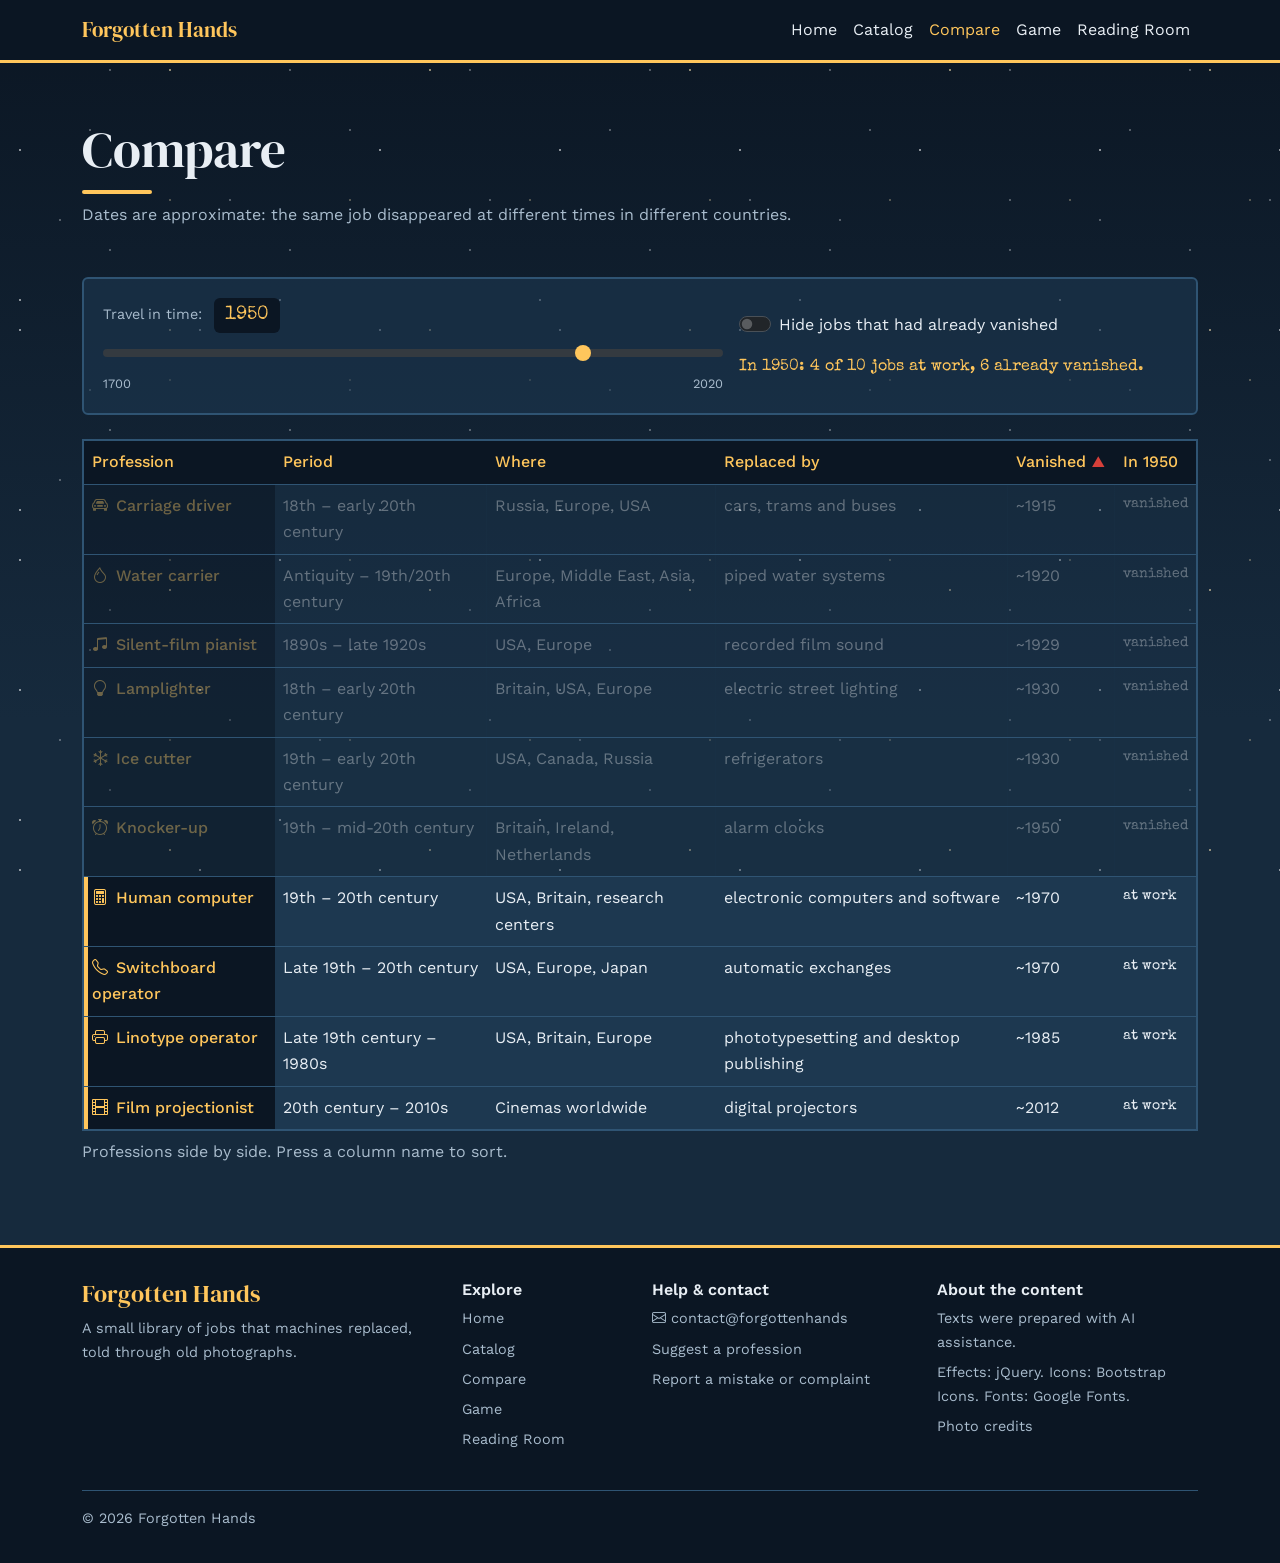
==== commit 8550d167: "catalog changes" ====
--- a/catalog.html
+++ b/catalog.html
@@ -3,7 +3,7 @@
   <head>
     <meta charset="UTF-8" />
     <meta name="viewport" content="width=device-width, initial-scale=1" />
-    <title>Catalog | Forgotten Hands</title>
+    <title>Compare | Forgotten Hands</title>
     <link
       href="https://cdn.jsdelivr.net/npm/bootstrap@5.3.3/dist/css/bootstrap.min.css"
       rel="stylesheet"
@@ -18,6 +18,7 @@
     />
     <link href="css/style.css" rel="stylesheet" />
     <link href="css/catalog.css" rel="stylesheet" />
+    <link href="css/compare.css" rel="stylesheet" />
   </head>
   <body>
     <a class="skip-link" href="#main">Skip to content</a>
@@ -40,8 +41,8 @@
           <div class="collapse navbar-collapse" id="menu">
             <ul class="navbar-nav ms-auto">
               <li class="nav-item"><a class="nav-link" href="index.html">Home</a></li>
-              <li class="nav-item"><a class="nav-link active" href="catalog.html">Catalog</a></li>
-              <li class="nav-item"><a class="nav-link" href="compare.html">Compare</a></li>
+              <li class="nav-item"><a class="nav-link" href="catalog.html">Catalog</a></li>
+              <li class="nav-item"><a class="nav-link active" href="compare.html">Compare</a></li>
               <li class="nav-item"><a class="nav-link" href="game.html">Game</a></li>
               <li class="nav-item">
                 <a class="nav-link" href="reading-room.html">Reading Room</a>
@@ -55,138 +56,55 @@
     <main id="main">
       <section class="page-head">
         <div class="container">
-          <h1>Catalog</h1>
+          <h1>Compare</h1>
           <p class="mb-0">
-            Ten cards on one shelf. Search, filter by drawer, sort, and save your favourites.
+            Dates are approximate: the same job disappeared at different times in different
+            countries.
           </p>
         </div>
       </section>
-      <section class="section pb-0">
+      <section class="section">
         <div class="container">
-          <h2 class="visually-hidden-heading">Find a card</h2>
-          <form class="toolbar" id="toolbar" role="search" novalidate>
-            <div class="row g-3 align-items-end">
-              <div class="col-12 col-md-6">
-                <label class="form-label" for="search">Search by name, job or replacement</label>
-                <input
-                  class="form-control"
-                  type="search"
-                  id="search"
-                  placeholder="e.g. lamp, ice, telephone"
-                  autocomplete="off"
-                />
+          <h2 class="visually-hidden-heading">Controls</h2>
+          <div class="toolbar compare-tools">
+            <div class="row g-3 align-items-center">
+              <div class="col-12 col-lg-7">
+                <label class="form-label" for="year">
+                  Travel in time: <output id="year-out" class="year-out">1950</output>
+                </label>
+                <input class="form-range" type="range" id="year" min="1700" max="2020" step="5" value="1950" />
+                <div class="range-ends" aria-hidden="true"><span>1700</span><span>2020</span></div>
               </div>
-              <div class="col-6 col-md-3">
-                <label class="form-label" for="sort">Sort by</label>
-                <select class="form-select" id="sort">
-                  <option value="name">Name A–Z</option>
-                  <option value="early">Vanished first</option>
-                  <option value="late">Vanished last</option>
-                </select>
-              </div>
-              <div class="col-6 col-md-3">
-                <button class="btn btn-shelf w-100" id="saved-only" type="button" aria-pressed="false">
-                  <i class="bi bi-bookmark-heart" aria-hidden="true"></i> My shelf
-                  <span class="badge-count" id="saved-count">0</span>
-                </button>
+              <div class="col-12 col-lg-5">
+                <div class="form-check form-switch">
+                  <input class="form-check-input" type="checkbox" role="switch" id="only-alive" />
+                  <label class="form-check-label" for="only-alive">Hide jobs that had already vanished</label>
+                </div>
+                <p class="result-line mb-0" id="compare-stats" role="status" aria-live="polite"></p>
               </div>
             </div>
-            <fieldset class="chips mt-3">
-              <legend class="visually-hidden-heading">Drawer</legend>
-              <div id="chips"></div>
-            </fieldset>
-          </form>
-          <p class="result-line" id="result-line" role="status" aria-live="polite"></p>
-        </div>
-      </section>
-      <section class="section pt-0">
-        <div class="container">
-          <div class="row g-4 justify-content-center" id="grid"></div>
-          <div class="empty-state" id="empty" hidden>
-            <i class="bi bi-journal-x" aria-hidden="true"></i>
-            <h3 id="empty-title">The shelf is empty</h3>
-            <p id="empty-text">Try another word or clear the filters.</p>
-            <button class="btn btn-lamp" id="reset" type="button">Clear filters</button>
           </div>
 
-          <h2 class="drawer" id="credits">Photo credits</h2>
-          <p class="sub border-0">
-            Photos from Wikimedia Commons. The author and licence of each photo are on its file
-            page:
-          </p>
-          <ul class="credits">
-            <li>
-              <a
-                href="https://commons.wikimedia.org/wiki/File:Lamplighter_-_about_1903._-_Flickr_-_JFGryphon.jpg"
-                target="_blank"
-                rel="noopener noreferrer"
-                >Lamplighter</a
-              >
-            </li>
-            <li>
-              <a
-                href="https://commons.wikimedia.org/wiki/File:Mary_Jackson_1979_Portrait_(LRC-1979-B701_P-07085).jpg"
-                target="_blank"
-                rel="noopener noreferrer"
-                >Human computer</a
-              >
-            </li>
-            <li>
-              <a
-                href="https://commons.wikimedia.org/wiki/File:Telephone_switchboard_operators,_ca_1922_(MOHAI_5108).jpg"
-                target="_blank"
-                rel="noopener noreferrer"
-                >Switchboard operator</a
-              >
-            </li>
-            <li>
-              <a
-                href="https://commons.wikimedia.org/wiki/File:Ice_cutting_on_the_Neva,_c._1913.jpg"
-                target="_blank"
-                rel="noopener noreferrer"
-                >Ice cutter</a
-              >
-            </li>
-            <li>
-              <a
-                href="https://commons.wikimedia.org/wiki/File:F%C3%A9lix_Bonfils,_Porteuse_d%27eau_au_Caire_(Water_Carrier_in_Cairo),_c._1870,_NGA_129617.jpg"
-                target="_blank"
-                rel="noopener noreferrer"
-                >Water carrier</a
-              >
-            </li>
-            <li>
-              <a
-                href="https://commons.wikimedia.org/wiki/File:Horse_drawn_carriage_in_front_of_the_John_J_Sesnon_Company,_Nome,_Alaska,_between_1900_and_1910_(AL%2BCA_6864).jpg"
-                target="_blank"
-                rel="noopener noreferrer"
-                >Carriage driver</a
-              >
-            </li>
-            <li>
-              <a
-                href="https://commons.wikimedia.org/wiki/File:Silent_film_theater_in_Sherlock_Jr.,_1924.png"
-                target="_blank"
-                rel="noopener noreferrer"
-                >Silent-film pianist</a
-              >
-            </li>
-          </ul>
-          <p class="sub border-0 mt-3">
-            Icons:
-            <a href="https://icons.getbootstrap.com/" target="_blank" rel="noopener noreferrer"
-              >Bootstrap Icons</a
-            >. Fonts: DM Serif Display, Work Sans and Special Elite from
-            <a href="https://fonts.google.com/" target="_blank" rel="noopener noreferrer"
-              >Google Fonts</a
-            >. Texts were prepared with AI assistance.
-          </p>
-        </div>
-      </section>
-
+          <div class="table-responsive mt-4">
+            <table class="table table-sea" id="compare-table">
+              <caption>
+                Professions side by side. Press a column name to sort.
+              </caption>
+              <thead>
+                <tr id="head-row"></tr>
+              </thead>
+              <tbody id="compare-body"></tbody>
+            </table>
+          </div>
+          <div class="empty-state" id="compare-empty" hidden>
+            <i class="bi bi-hourglass-bottom" aria-hidden="true"></i>
+            <h3>Nothing is left</h3>
+            <p>By this year every job on the shelf had vanished. Move the slider back.</p>
+          </div>
         </div>
       </section>
     </main>
+
     <footer>
       <div class="container">
         <div class="row g-4">
@@ -208,6 +126,7 @@
               </ul>
             </nav>
           </div>
+
           <div class="col-6 col-md-3 col-lg-3">
             <h2 class="footer-heading">Help &amp; contact</h2>
             <ul class="footer-list">
@@ -224,7 +143,6 @@
             <h2 class="footer-heading">About the content</h2>
             <ul class="footer-list">
               <li>Texts were prepared with AI assistance.</li>
-              <li>Code written with the help of an AI assistant (Claude by Anthropic).</li>
               <li>Effects: jQuery. Icons: Bootstrap Icons. Fonts: Google Fonts.</li>
               <li><a href="catalog.html#credits">Photo credits</a></li>
             </ul>
@@ -232,7 +150,7 @@
         </div>
 
         <p class="footer-bottom mb-0">
-          &copy; 2026 Forgotten Hands. Endterm project, Web Technologies 1.
+          &copy; 2026 Forgotten Hands
         </p>
       </div>
     </footer>
@@ -240,6 +158,6 @@
     <script src="https://cdn.jsdelivr.net/npm/bootstrap@5.3.3/dist/js/bootstrap.bundle.min.js"></script>
     <script src="js/data.js"></script>
     <script src="js/common.js"></script>
-    <script src="js/catalog.js"></script>
+    <script src="js/compare.js"></script>
   </body>
 </html>
--- a/css/compare.css
+++ b/css/compare.css
@@ -0,0 +1,82 @@
+.compare-tools {
+  padding: 1.2rem;
+}
+
+.year-out {
+  margin-left: 0.4rem;
+  padding: 0.1rem 0.7rem;
+  border-radius: 6px;
+  background: var(--deep);
+  color: var(--amber);
+  font-family: "Special Elite", monospace;
+  font-size: 1.2rem;
+}
+
+.form-range {
+  accent-color: var(--amber);
+}
+
+.form-range::-webkit-slider-thumb {
+  background: var(--amber);
+}
+
+.form-range::-moz-range-thumb {
+  background: var(--amber);
+}
+
+.form-range:focus {
+  box-shadow: none;
+}
+
+.form-range:focus-visible::-webkit-slider-thumb {
+  box-shadow: 0 0 0 4px #fff;
+}
+
+.form-range:focus-visible::-moz-range-thumb {
+  box-shadow: 0 0 0 4px #fff;
+}
+
+.range-ends {
+  display: flex;
+  justify-content: space-between;
+  font-size: 0.8rem;
+  color: var(--muted);
+}
+
+.form-check-input:checked {
+  background-color: var(--amber);
+  border-color: var(--amber);
+}
+
+.sort-btn {
+  padding: 0;
+  border: 0;
+  background: none;
+  color: inherit;
+  font: inherit;
+  white-space: nowrap;
+}
+
+.sort-btn:hover {
+  text-decoration: underline;
+}
+
+.sort-btn .arrow {
+  display: inline-block;
+  width: 1em;
+  color: var(--red);
+}
+
+.table-sea tbody tr.is-gone > * {
+  opacity: 0.38;
+}
+
+.table-sea tbody tr.is-alive > th {
+  box-shadow: inset 4px 0 0 var(--amber);
+}
+
+.table-sea .status {
+  font-family: "Special Elite", monospace;
+  font-size: 0.85rem;
+  white-space: nowrap;
+}
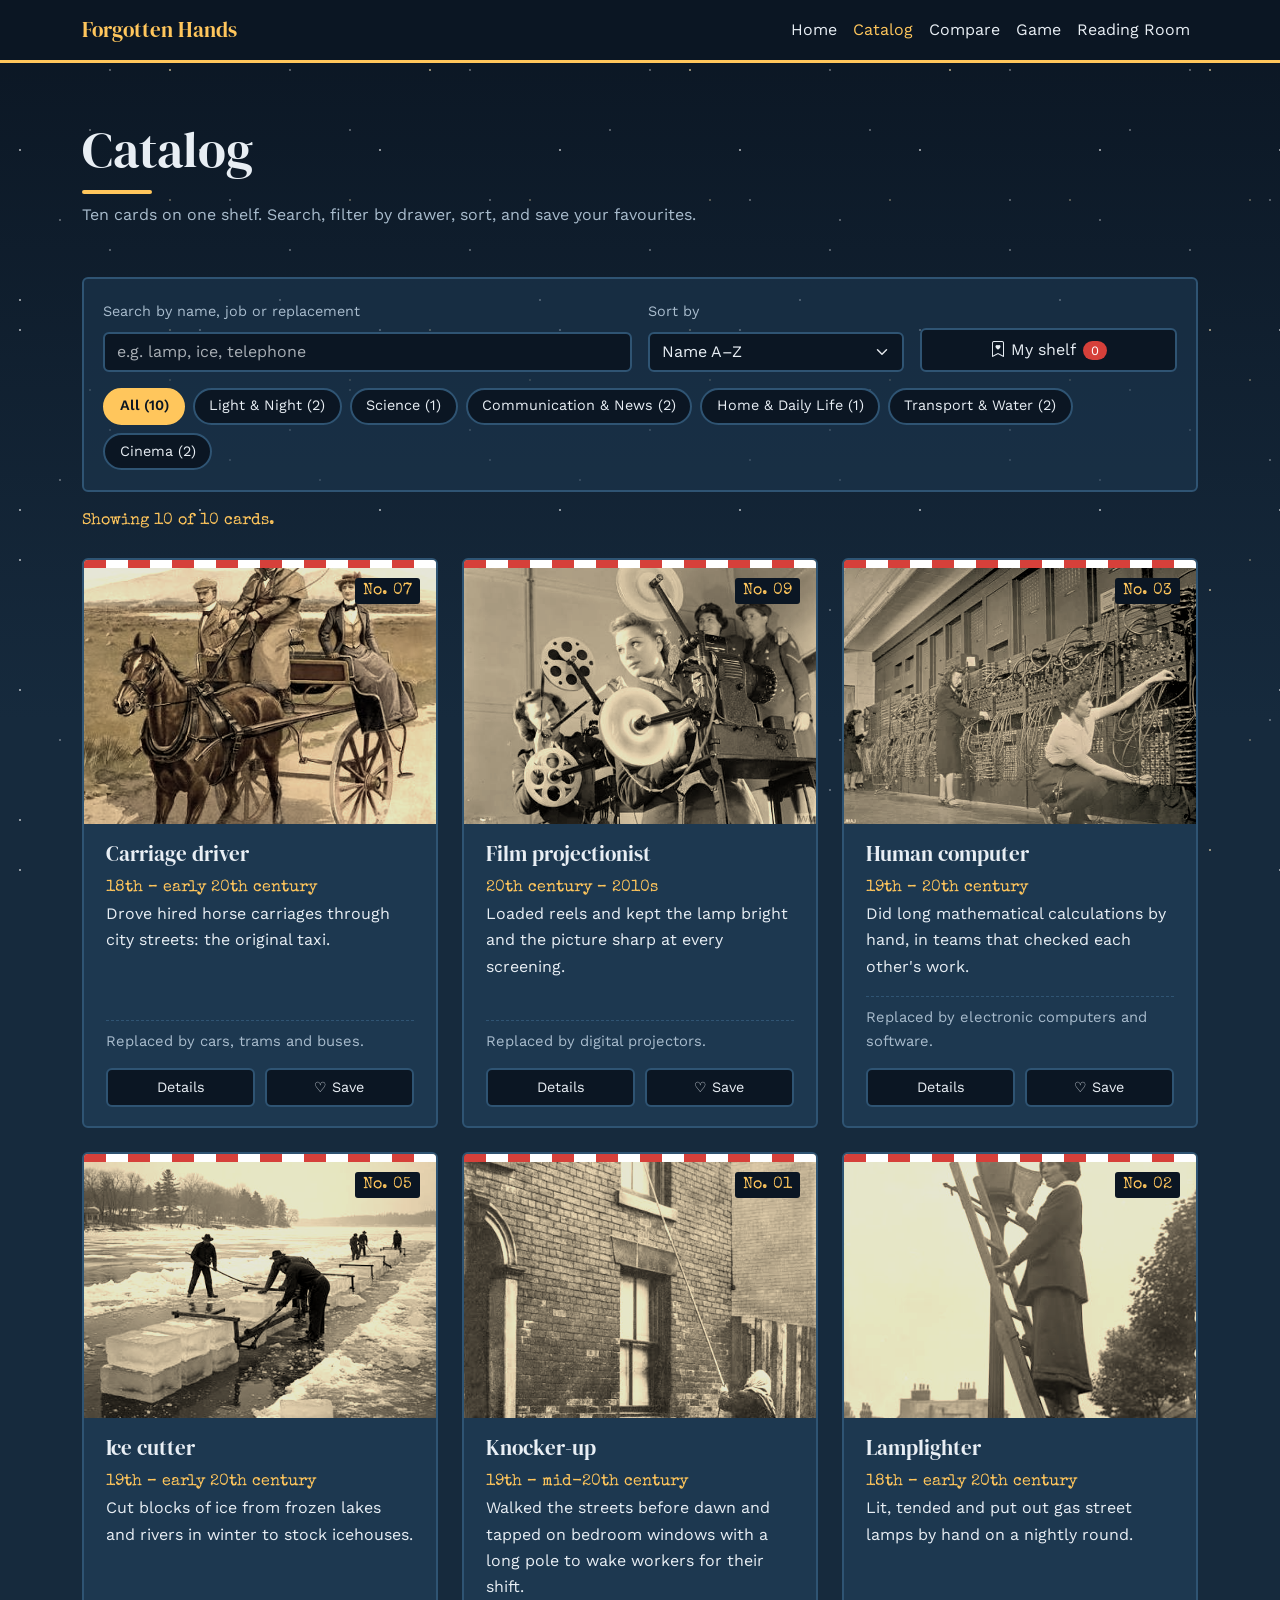
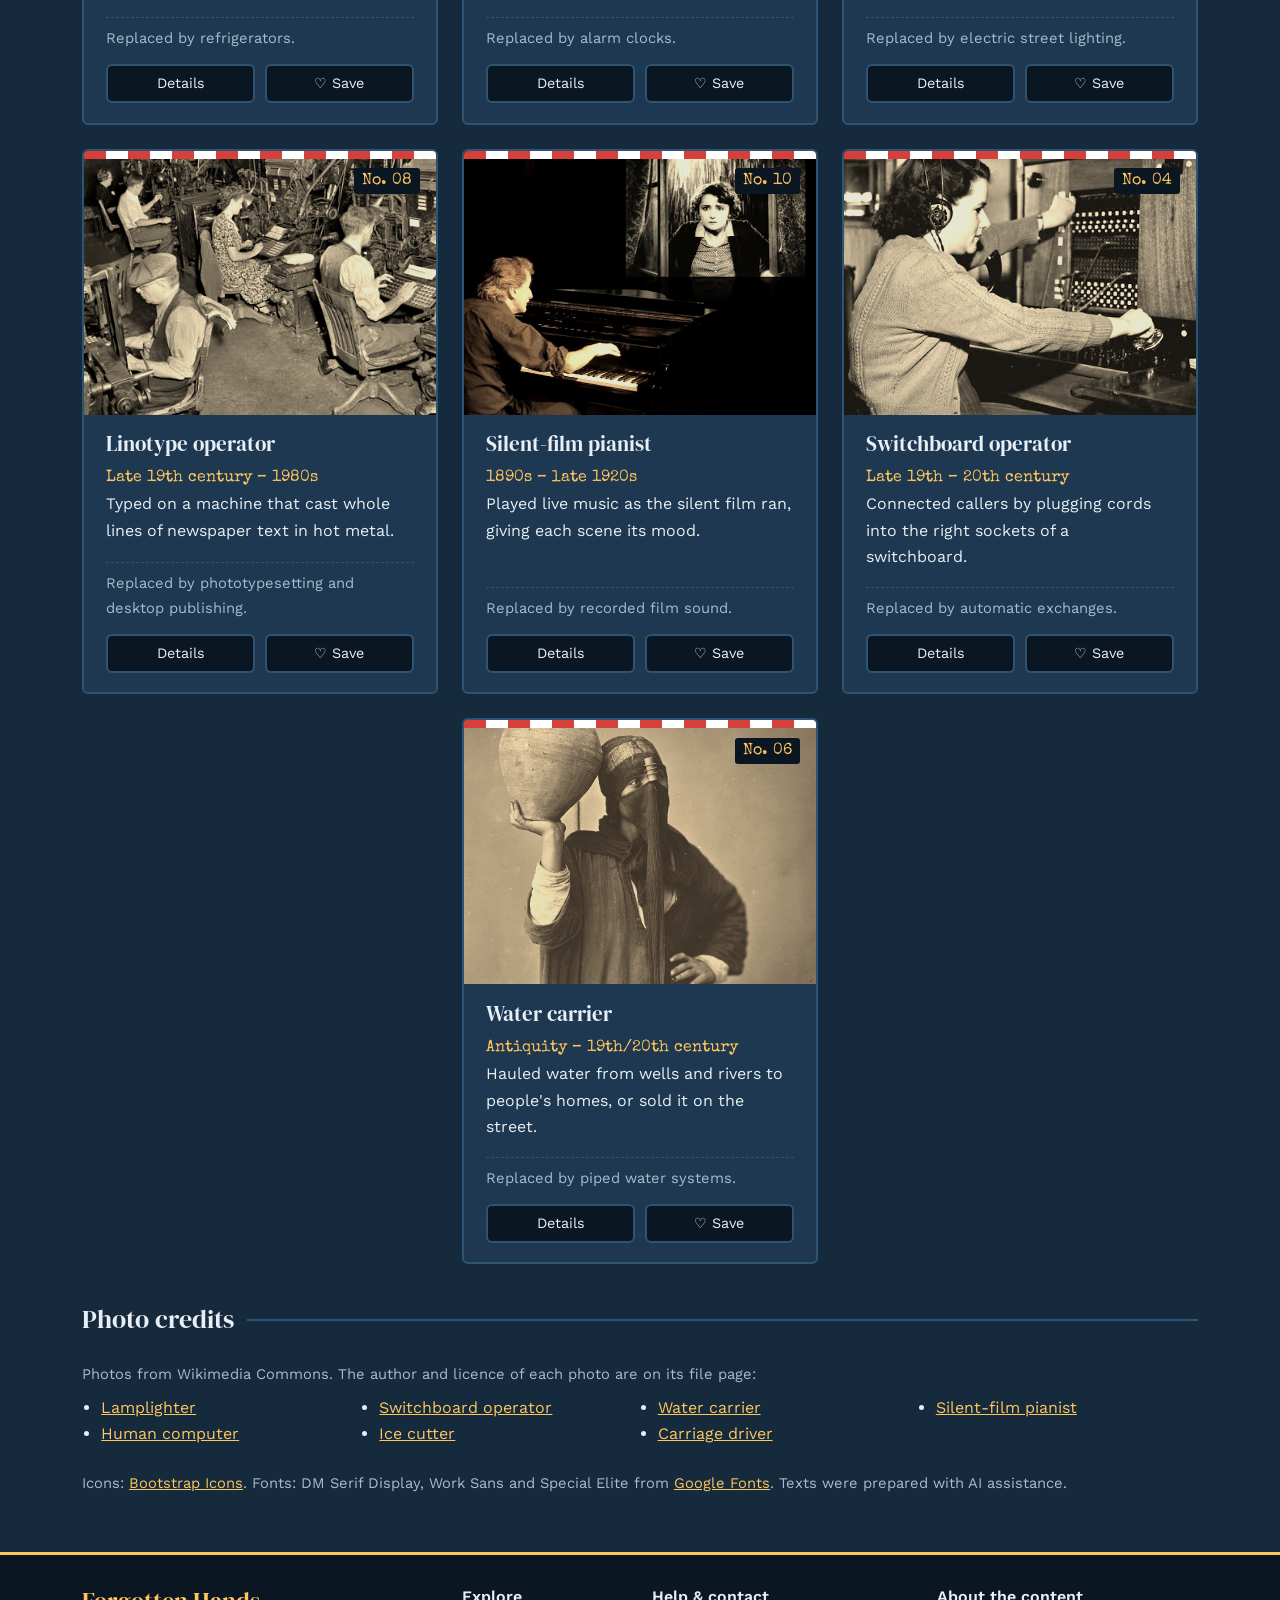
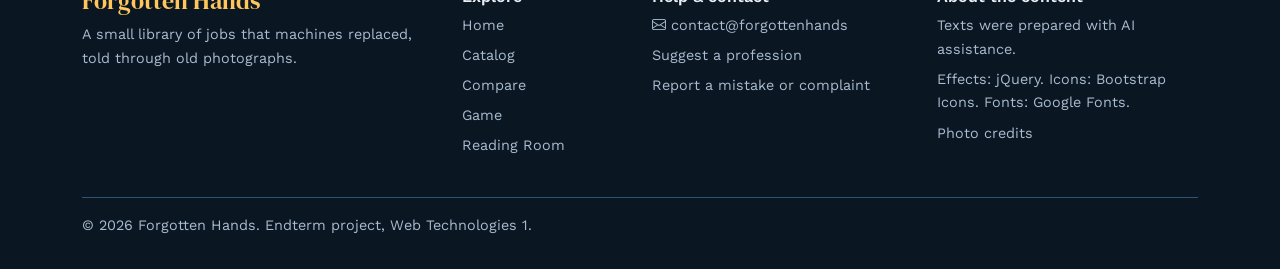
==== commit 024bff19: "catalog" ====
--- a/catalog.html
+++ b/catalog.html
@@ -3,7 +3,7 @@
   <head>
     <meta charset="UTF-8" />
     <meta name="viewport" content="width=device-width, initial-scale=1" />
-    <title>Compare | Forgotten Hands</title>
+    <title>Catalog | Forgotten Hands</title>
     <link
       href="https://cdn.jsdelivr.net/npm/bootstrap@5.3.3/dist/css/bootstrap.min.css"
       rel="stylesheet"
@@ -18,7 +18,6 @@
     />
     <link href="css/style.css" rel="stylesheet" />
     <link href="css/catalog.css" rel="stylesheet" />
-    <link href="css/compare.css" rel="stylesheet" />
   </head>
   <body>
     <a class="skip-link" href="#main">Skip to content</a>
@@ -41,8 +40,8 @@
           <div class="collapse navbar-collapse" id="menu">
             <ul class="navbar-nav ms-auto">
               <li class="nav-item"><a class="nav-link" href="index.html">Home</a></li>
-              <li class="nav-item"><a class="nav-link" href="catalog.html">Catalog</a></li>
-              <li class="nav-item"><a class="nav-link active" href="compare.html">Compare</a></li>
+              <li class="nav-item"><a class="nav-link active" href="catalog.html">Catalog</a></li>
+              <li class="nav-item"><a class="nav-link" href="compare.html">Compare</a></li>
               <li class="nav-item"><a class="nav-link" href="game.html">Game</a></li>
               <li class="nav-item">
                 <a class="nav-link" href="reading-room.html">Reading Room</a>
@@ -56,55 +55,138 @@
     <main id="main">
       <section class="page-head">
         <div class="container">
-          <h1>Compare</h1>
+          <h1>Catalog</h1>
           <p class="mb-0">
-            Dates are approximate: the same job disappeared at different times in different
-            countries.
+            Ten cards on one shelf. Search, filter by drawer, sort, and save your favourites.
           </p>
         </div>
       </section>
-      <section class="section">
-        <div class="container">
-          <h2 class="visually-hidden-heading">Controls</h2>
-          <div class="toolbar compare-tools">
-            <div class="row g-3 align-items-center">
-              <div class="col-12 col-lg-7">
-                <label class="form-label" for="year">
-                  Travel in time: <output id="year-out" class="year-out">1950</output>
-                </label>
-                <input class="form-range" type="range" id="year" min="1700" max="2020" step="5" value="1950" />
-                <div class="range-ends" aria-hidden="true"><span>1700</span><span>2020</span></div>
+      <section class="section pb-0">
+        <div class="container">
+          <h2 class="visually-hidden-heading">Find a card</h2>
+          <form class="toolbar" id="toolbar" role="search" novalidate>
+            <div class="row g-3 align-items-end">
+              <div class="col-12 col-md-6">
+                <label class="form-label" for="search">Search by name, job or replacement</label>
+                <input
+                  class="form-control"
+                  type="search"
+                  id="search"
+                  placeholder="e.g. lamp, ice, telephone"
+                  autocomplete="off"
+                />
               </div>
-              <div class="col-12 col-lg-5">
-                <div class="form-check form-switch">
-                  <input class="form-check-input" type="checkbox" role="switch" id="only-alive" />
-                  <label class="form-check-label" for="only-alive">Hide jobs that had already vanished</label>
-                </div>
-                <p class="result-line mb-0" id="compare-stats" role="status" aria-live="polite"></p>
+              <div class="col-6 col-md-3">
+                <label class="form-label" for="sort">Sort by</label>
+                <select class="form-select" id="sort">
+                  <option value="name">Name A–Z</option>
+                  <option value="early">Vanished first</option>
+                  <option value="late">Vanished last</option>
+                </select>
+              </div>
+              <div class="col-6 col-md-3">
+                <button class="btn btn-shelf w-100" id="saved-only" type="button" aria-pressed="false">
+                  <i class="bi bi-bookmark-heart" aria-hidden="true"></i> My shelf
+                  <span class="badge-count" id="saved-count">0</span>
+                </button>
               </div>
             </div>
-          </div>
-
-          <div class="table-responsive mt-4">
-            <table class="table table-sea" id="compare-table">
-              <caption>
-                Professions side by side. Press a column name to sort.
-              </caption>
-              <thead>
-                <tr id="head-row"></tr>
-              </thead>
-              <tbody id="compare-body"></tbody>
-            </table>
-          </div>
-          <div class="empty-state" id="compare-empty" hidden>
-            <i class="bi bi-hourglass-bottom" aria-hidden="true"></i>
-            <h3>Nothing is left</h3>
-            <p>By this year every job on the shelf had vanished. Move the slider back.</p>
-          </div>
+            <fieldset class="chips mt-3">
+              <legend class="visually-hidden-heading">Drawer</legend>
+              <div id="chips"></div>
+            </fieldset>
+          </form>
+          <p class="result-line" id="result-line" role="status" aria-live="polite"></p>
+        </div>
+      </section>
+      <section class="section pt-0">
+        <div class="container">
+          <div class="row g-4 justify-content-center" id="grid"></div>
+          <div class="empty-state" id="empty" hidden>
+            <i class="bi bi-journal-x" aria-hidden="true"></i>
+            <h3 id="empty-title">The shelf is empty</h3>
+            <p id="empty-text">Try another word or clear the filters.</p>
+            <button class="btn btn-lamp" id="reset" type="button">Clear filters</button>
+          </div>
+
+          <h2 class="drawer" id="credits">Photo credits</h2>
+          <p class="sub border-0">
+            Photos from Wikimedia Commons. The author and licence of each photo are on its file
+            page:
+          </p>
+          <ul class="credits">
+            <li>
+              <a
+                href="https://commons.wikimedia.org/wiki/File:Lamplighter_-_about_1903._-_Flickr_-_JFGryphon.jpg"
+                target="_blank"
+                rel="noopener noreferrer"
+                >Lamplighter</a
+              >
+            </li>
+            <li>
+              <a
+                href="https://commons.wikimedia.org/wiki/File:Mary_Jackson_1979_Portrait_(LRC-1979-B701_P-07085).jpg"
+                target="_blank"
+                rel="noopener noreferrer"
+                >Human computer</a
+              >
+            </li>
+            <li>
+              <a
+                href="https://commons.wikimedia.org/wiki/File:Telephone_switchboard_operators,_ca_1922_(MOHAI_5108).jpg"
+                target="_blank"
+                rel="noopener noreferrer"
+                >Switchboard operator</a
+              >
+            </li>
+            <li>
+              <a
+                href="https://commons.wikimedia.org/wiki/File:Ice_cutting_on_the_Neva,_c._1913.jpg"
+                target="_blank"
+                rel="noopener noreferrer"
+                >Ice cutter</a
+              >
+            </li>
+            <li>
+              <a
+                href="https://commons.wikimedia.org/wiki/File:F%C3%A9lix_Bonfils,_Porteuse_d%27eau_au_Caire_(Water_Carrier_in_Cairo),_c._1870,_NGA_129617.jpg"
+                target="_blank"
+                rel="noopener noreferrer"
+                >Water carrier</a
+              >
+            </li>
+            <li>
+              <a
+                href="https://commons.wikimedia.org/wiki/File:Horse_drawn_carriage_in_front_of_the_John_J_Sesnon_Company,_Nome,_Alaska,_between_1900_and_1910_(AL%2BCA_6864).jpg"
+                target="_blank"
+                rel="noopener noreferrer"
+                >Carriage driver</a
+              >
+            </li>
+            <li>
+              <a
+                href="https://commons.wikimedia.org/wiki/File:Silent_film_theater_in_Sherlock_Jr.,_1924.png"
+                target="_blank"
+                rel="noopener noreferrer"
+                >Silent-film pianist</a
+              >
+            </li>
+          </ul>
+          <p class="sub border-0 mt-3">
+            Icons:
+            <a href="https://icons.getbootstrap.com/" target="_blank" rel="noopener noreferrer"
+              >Bootstrap Icons</a
+            >. Fonts: DM Serif Display, Work Sans and Special Elite from
+            <a href="https://fonts.google.com/" target="_blank" rel="noopener noreferrer"
+              >Google Fonts</a
+            >. Texts were prepared with AI assistance.
+          </p>
+        </div>
+      </section>
+
         </div>
       </section>
     </main>
-
     <footer>
       <div class="container">
         <div class="row g-4">
@@ -126,7 +208,6 @@
               </ul>
             </nav>
           </div>
-
           <div class="col-6 col-md-3 col-lg-3">
             <h2 class="footer-heading">Help &amp; contact</h2>
             <ul class="footer-list">
@@ -150,7 +231,7 @@
         </div>
 
         <p class="footer-bottom mb-0">
-          &copy; 2026 Forgotten Hands
+          &copy; 2026 Forgotten Hands. Endterm project, Web Technologies 1.
         </p>
       </div>
     </footer>
@@ -158,6 +239,6 @@
     <script src="https://cdn.jsdelivr.net/npm/bootstrap@5.3.3/dist/js/bootstrap.bundle.min.js"></script>
     <script src="js/data.js"></script>
     <script src="js/common.js"></script>
-    <script src="js/compare.js"></script>
+    <script src="js/catalog.js"></script>
   </body>
 </html>
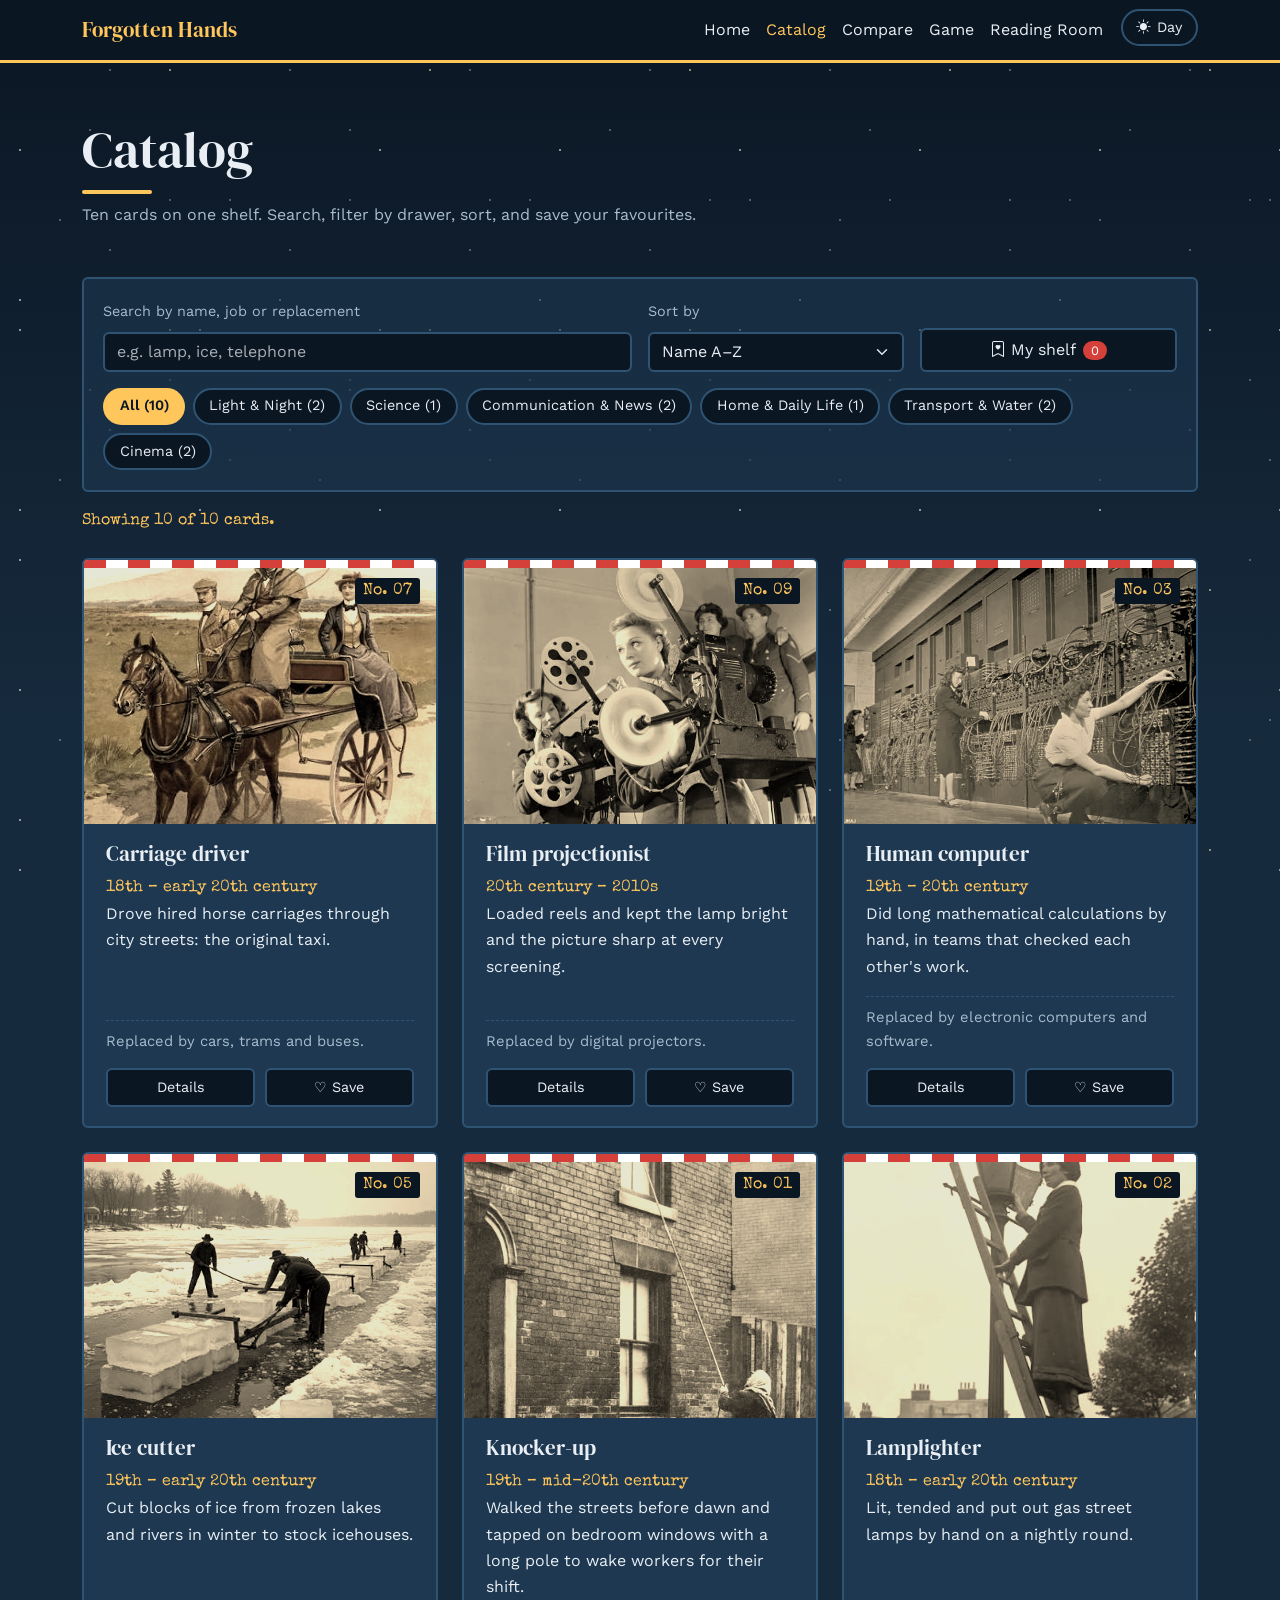
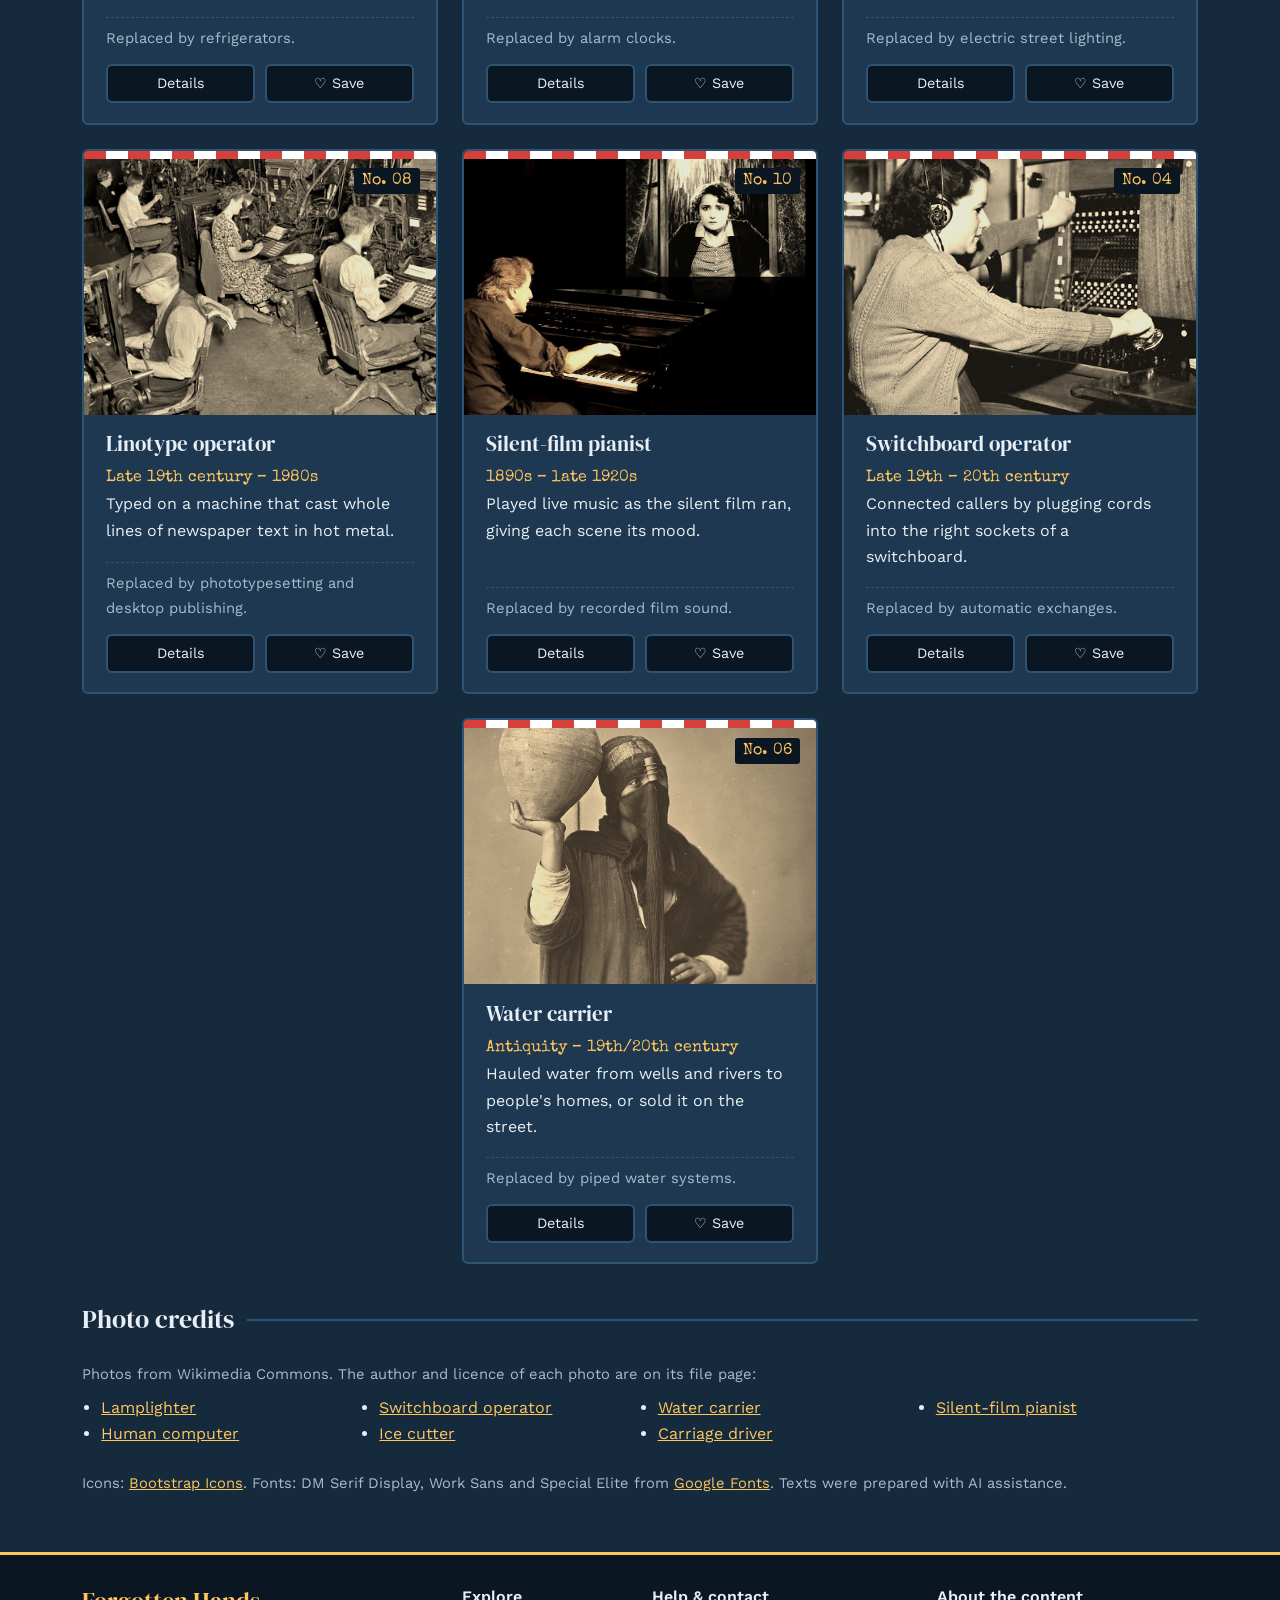
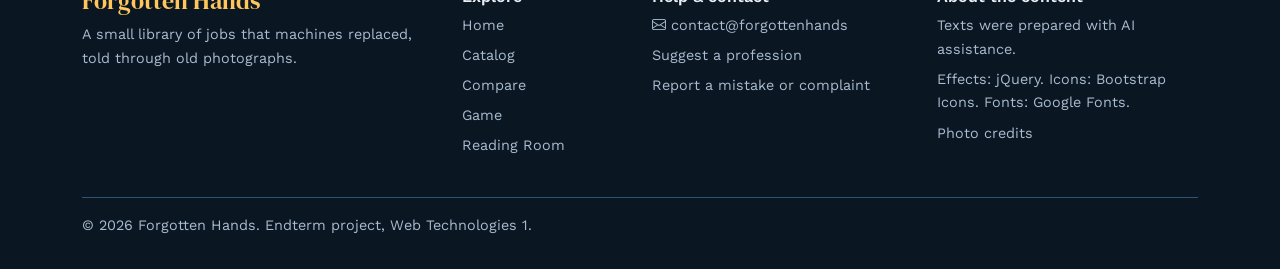
==== commit 9155f25f: "light mode" ====
--- a/catalog.html
+++ b/catalog.html
@@ -16,6 +16,7 @@
       href="https://fonts.googleapis.com/css2?family=DM+Serif+Display&family=Special+Elite&family=Work+Sans:wght@400;500;600&display=swap"
       rel="stylesheet"
     />
+    <script src="js/theme.js"></script>
     <link href="css/style.css" rel="stylesheet" />
     <link href="css/catalog.css" rel="stylesheet" />
   </head>
@@ -45,6 +46,11 @@
               <li class="nav-item"><a class="nav-link" href="game.html">Game</a></li>
               <li class="nav-item">
                 <a class="nav-link" href="reading-room.html">Reading Room</a>
+              </li>
+              <li class="nav-item">
+                <button class="theme-toggle" id="theme-toggle" type="button" aria-label="Switch to light mode">
+                  <i class="bi bi-sun-fill" aria-hidden="true"></i> <span>Day</span>
+                </button>
               </li>
             </ul>
           </div>
@@ -85,7 +91,7 @@
                 </select>
               </div>
               <div class="col-6 col-md-3">
-                <button class="btn btn-shelf w-100" id="saved-only" type="button" aria-pressed="false">
+                <button class="btn btn-shelf w-100" id="saved-only" type="button">
                   <i class="bi bi-bookmark-heart" aria-hidden="true"></i> My shelf
                   <span class="badge-count" id="saved-count">0</span>
                 </button>
--- a/css/style.css
+++ b/css/style.css
@@ -7,6 +7,24 @@
   --muted: #a9bccd;
   --amber: #ffc65c;
   --red: #d6403a;
+
+  --surface: rgba(29, 56, 80, 0.6);
+  --nav-open: rgba(11, 22, 35, 0.95);
+  --glow: rgba(255, 198, 92, 0.22);
+  --row-hover: #25455f;
+  --stripe: #10202f;
+  --focus: #fff;
+  --focus-glow: rgba(255, 198, 92, 0.55);
+  --focus-soft: rgba(255, 198, 92, 0.25);
+  --ok: #5ec28a;
+  --ok-bg: rgba(94, 194, 138, 0.12);
+  --bad: #ff6b64;
+  --bad-text: #ff8a84;
+  --placeholder: #7f95a8;
+  --card-shadow: rgba(0, 0, 0, 0.55);
+  --hero-text: #fff;
+  --title-glow: rgba(255, 198, 92, 0.55);
+
 }
 
 * {
@@ -117,7 +135,7 @@
 
 .nav-over .navbar-collapse.show,
 .nav-over .navbar-collapse.collapsing {
-  background: rgba(11, 22, 35, 0.95);
+  background: var(--nav-open);
   padding: 0.5rem 1rem;
 }
 
@@ -176,7 +194,7 @@
 .file:hover {
   transform: translateY(-8px);
   border-color: var(--amber);
-  box-shadow: 0 12px 30px rgba(255, 198, 92, 0.22);
+  box-shadow: 0 12px 30px var(--glow);
 }
 
 .door:hover .ico,
@@ -262,7 +280,7 @@
 }
 
 .table-sea tbody tr:hover > * {
-  background: #25455f;
+  background: var(--row-hover);
 }
 
 .table-sea i {
@@ -285,12 +303,27 @@
 .form-control:focus,
 .form-select:focus {
   border-color: var(--amber);
-  box-shadow: 0 0 0 0.2rem rgba(255, 198, 92, 0.25);
-}
-
+  box-shadow: 0 0 0 0.2rem var(--focus-soft);
+}
+
+/* Main buttons keep their own colour in every state. Bootstrap's .btn:hover
+   takes its colours from --bs-btn-* variables, so we set them explicitly;
+   otherwise the button turns transparent and the dark text disappears. */
 .btn-lamp {
-  background: var(--amber);
-  color: var(--deep);
+  --bs-btn-color: #0b1623;
+  --bs-btn-bg: #ffc65c;
+  --bs-btn-border-color: #ffc65c;
+  --bs-btn-hover-color: #0b1623;
+  --bs-btn-hover-bg: #ffc65c;
+  --bs-btn-hover-border-color: #ffc65c;
+  --bs-btn-active-color: #0b1623;
+  --bs-btn-active-bg: #ffc65c;
+  --bs-btn-active-border-color: #ffc65c;
+  --bs-btn-disabled-color: #0b1623;
+  --bs-btn-disabled-bg: #ffc65c;
+  --bs-btn-disabled-border-color: #ffc65c;
+  background: #ffc65c;
+  color: #0b1623;
   border: 0;
   border-radius: 50rem;
   padding: 0.55rem 1.6rem;
@@ -300,9 +333,16 @@
     transform 0.25s;
 }
 
+.btn-lamp:hover,
+.btn-lamp:focus,
+.btn-lamp:active,
+.btn-lamp:first-child:active {
+  background: #ffc65c;
+  color: #0b1623;
+}
+
 .btn-lamp:hover {
-  color: var(--deep);
-  box-shadow: 0 0 22px var(--amber);
+  box-shadow: 0 0 22px rgba(255, 198, 92, 0.85);
   transform: translateY(-2px);
 }
 
@@ -352,7 +392,7 @@
   display: grid;
   place-items: center;
   overflow: hidden;
-  background: repeating-linear-gradient(45deg, var(--deep) 0 12px, #10202f 12px 24px);
+  background: repeating-linear-gradient(45deg, var(--deep) 0 12px, var(--stripe) 12px 24px);
 }
 
 .photo .big {
@@ -459,9 +499,9 @@
 .navbar-brand:focus-visible,
 .form-check-input:focus-visible,
 summary:focus-visible {
-  outline: 3px solid #fff;
+  outline: 3px solid var(--focus);
   outline-offset: 3px;
-  box-shadow: 0 0 0 6px rgba(255, 198, 92, 0.55);
+  box-shadow: 0 0 0 6px var(--focus-glow);
 }
 
 .door:focus-visible,
@@ -503,3 +543,160 @@
   clip: rect(0 0 0 0);
   white-space: nowrap;
 }
+
+
+/* ===== Theme toggle in the navigation bar ===== */
+.theme-toggle {
+  display: inline-flex;
+  align-items: center;
+  gap: 0.45rem;
+  margin-top: 0.4rem;
+  padding: 0.3rem 0.85rem;
+  border: 2px solid var(--line);
+  border-radius: 50rem;
+  background: transparent;
+  color: var(--text);
+  font-size: 0.9rem;
+  transition:
+    border-color 0.25s,
+    color 0.25s,
+    background 0.25s,
+    transform 0.25s;
+}
+
+.theme-toggle:hover {
+  border-color: var(--amber);
+  color: var(--amber);
+  transform: translateY(-1px);
+}
+
+.theme-toggle i {
+  transition: transform 0.5s;
+}
+
+.theme-toggle:hover i {
+  transform: rotate(40deg);
+}
+
+@media (min-width: 768px) {
+  .theme-toggle {
+    margin: 0 0 0 0.6rem;
+  }
+}
+
+.site-nav .navbar-toggler {
+  border-color: var(--line);
+}
+
+.site-nav .navbar-toggler-icon {
+  filter: invert(1);
+}
+
+
+/* ===== LIGHT MODE: daytime sky ===== */
+[data-bs-theme="light"] {
+  /* cool morning-fog palette that matches the blue sky */
+  --sky: #e3f1fa;
+  --deep: #f3f8fc;
+  --panel: #fbfdff;
+  --line: #b4c9db;
+  --text: #12283d;
+  --muted: #3f5870;
+  --amber: #1f5f8b;
+  --red: #c0332d;
+
+  --surface: rgba(255, 255, 255, 0.7);
+  --nav-open: rgba(243, 248, 252, 0.97);
+  --glow: rgba(31, 95, 139, 0.22);
+  --row-hover: #e6f0f8;
+  --stripe: #e8f0f6;
+  --focus: #12283d;
+  --focus-glow: rgba(31, 95, 139, 0.35);
+  --focus-soft: rgba(31, 95, 139, 0.22);
+  --ok: #15803d;
+  --ok-bg: rgba(21, 128, 61, 0.1);
+  --bad: #c0332d;
+  --bad-text: #b42318;
+  --placeholder: #6b8196;
+  --card-shadow: rgba(18, 40, 61, 0.28);
+  --hero-text: #0f2a40;
+  --title-glow: rgba(255, 255, 255, 0.95);
+
+}
+
+html[data-bs-theme="light"] {
+  background:
+    linear-gradient(180deg, #6fb7e8 0, #b9defa 45vh, var(--sky) 100vh) no-repeat,
+    var(--sky);
+}
+
+html[data-bs-theme="light"] body::before {
+  /* soft clouds instead of stars */
+  background-image:
+    radial-gradient(ellipse 110px 30px at 140px 90px, rgba(255, 255, 255, 0.95), transparent 70%),
+    radial-gradient(ellipse 70px 26px at 100px 80px, rgba(255, 255, 255, 0.9), transparent 70%),
+    radial-gradient(ellipse 90px 24px at 190px 82px, rgba(255, 255, 255, 0.9), transparent 70%),
+    radial-gradient(ellipse 130px 34px at 560px 230px, rgba(255, 255, 255, 0.85), transparent 70%),
+    radial-gradient(ellipse 80px 28px at 510px 222px, rgba(255, 255, 255, 0.85), transparent 70%),
+    radial-gradient(ellipse 100px 30px at 640px 224px, rgba(255, 255, 255, 0.8), transparent 70%);
+  background-size: 820px 360px;
+  background-repeat: repeat-x;
+  background-position: 0 0;
+  animation: clouds 140s linear infinite;
+}
+
+html[data-bs-theme="light"] body::after {
+  background-image:
+    radial-gradient(ellipse 120px 32px at 300px 150px, rgba(255, 255, 255, 0.7), transparent 70%),
+    radial-gradient(ellipse 80px 26px at 250px 142px, rgba(255, 255, 255, 0.65), transparent 70%);
+  background-size: 1100px 420px;
+  background-repeat: repeat-x;
+  background-position: 0 120px;
+  animation: clouds 220s linear -60s infinite;
+}
+
+@keyframes clouds {
+  to {
+    background-position-x: 1100px;
+  }
+}
+
+html[data-bs-theme="light"] .site-nav {
+  box-shadow: 0 2px 12px rgba(20, 40, 60, 0.08);
+}
+
+html[data-bs-theme="light"] .site-nav .navbar-toggler-icon {
+  filter: none;
+}
+
+html[data-bs-theme="light"] .nav-over {
+  box-shadow: none;
+}
+
+html[data-bs-theme="light"] .door,
+html[data-bs-theme="light"] .file {
+  box-shadow: 0 4px 14px rgba(20, 60, 100, 0.08);
+}
+
+html[data-bs-theme="light"] .door:hover,
+html[data-bs-theme="light"] .file:hover {
+  box-shadow: 0 12px 30px var(--glow);
+}
+
+html[data-bs-theme="light"] .photo img {
+  filter: sepia(0.45) contrast(1.05) brightness(0.98);
+}
+
+html[data-bs-theme="light"] footer {
+  box-shadow: 0 -2px 12px rgba(20, 40, 60, 0.05);
+}
+
+@media (prefers-reduced-motion: reduce) {
+  html[data-bs-theme="light"] body::before,
+  html[data-bs-theme="light"] body::after,
+  .theme-toggle i {
+    animation: none;
+    transition: none;
+  }
+}
+
--- a/css/catalog.css
+++ b/css/catalog.css
@@ -1,6 +1,6 @@
 .toolbar {
   padding: 1.2rem;
-  background: rgba(29, 56, 80, 0.6);
+  background: var(--surface);
   border: 2px solid var(--line);
   border-radius: 6px;
 }
@@ -59,12 +59,18 @@
     background 0.2s;
 }
 
-.btn-shelf:hover {
+.btn-shelf:hover,
+.btn-shelf:focus,
+.btn-shelf:active {
+  background: var(--deep);
   border-color: var(--amber);
   color: var(--text);
 }
 
-.btn-shelf[aria-pressed="true"] {
+.btn-shelf[aria-pressed="true"],
+.btn-shelf[aria-pressed="true"]:hover,
+.btn-shelf[aria-pressed="true"]:focus,
+.btn-shelf[aria-pressed="true"]:active {
   background: var(--amber);
   border-color: var(--amber);
   color: var(--deep);
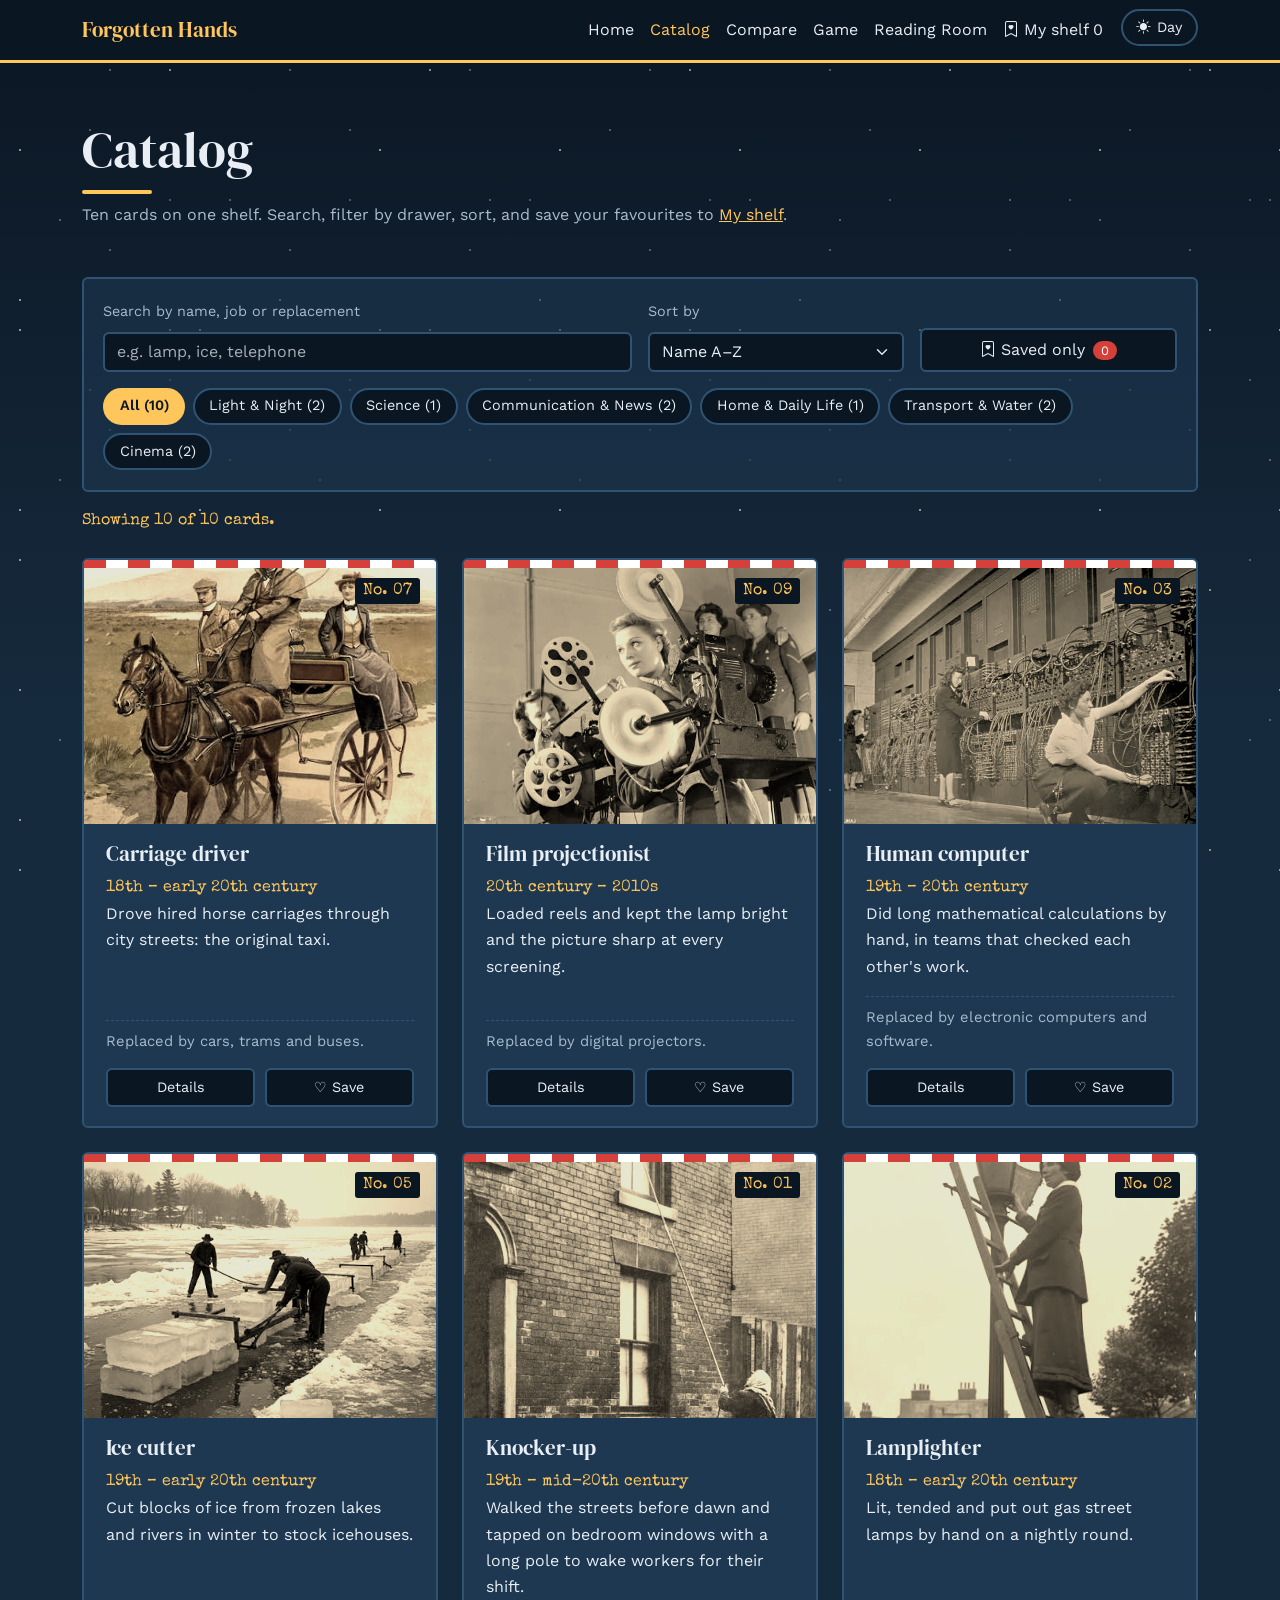
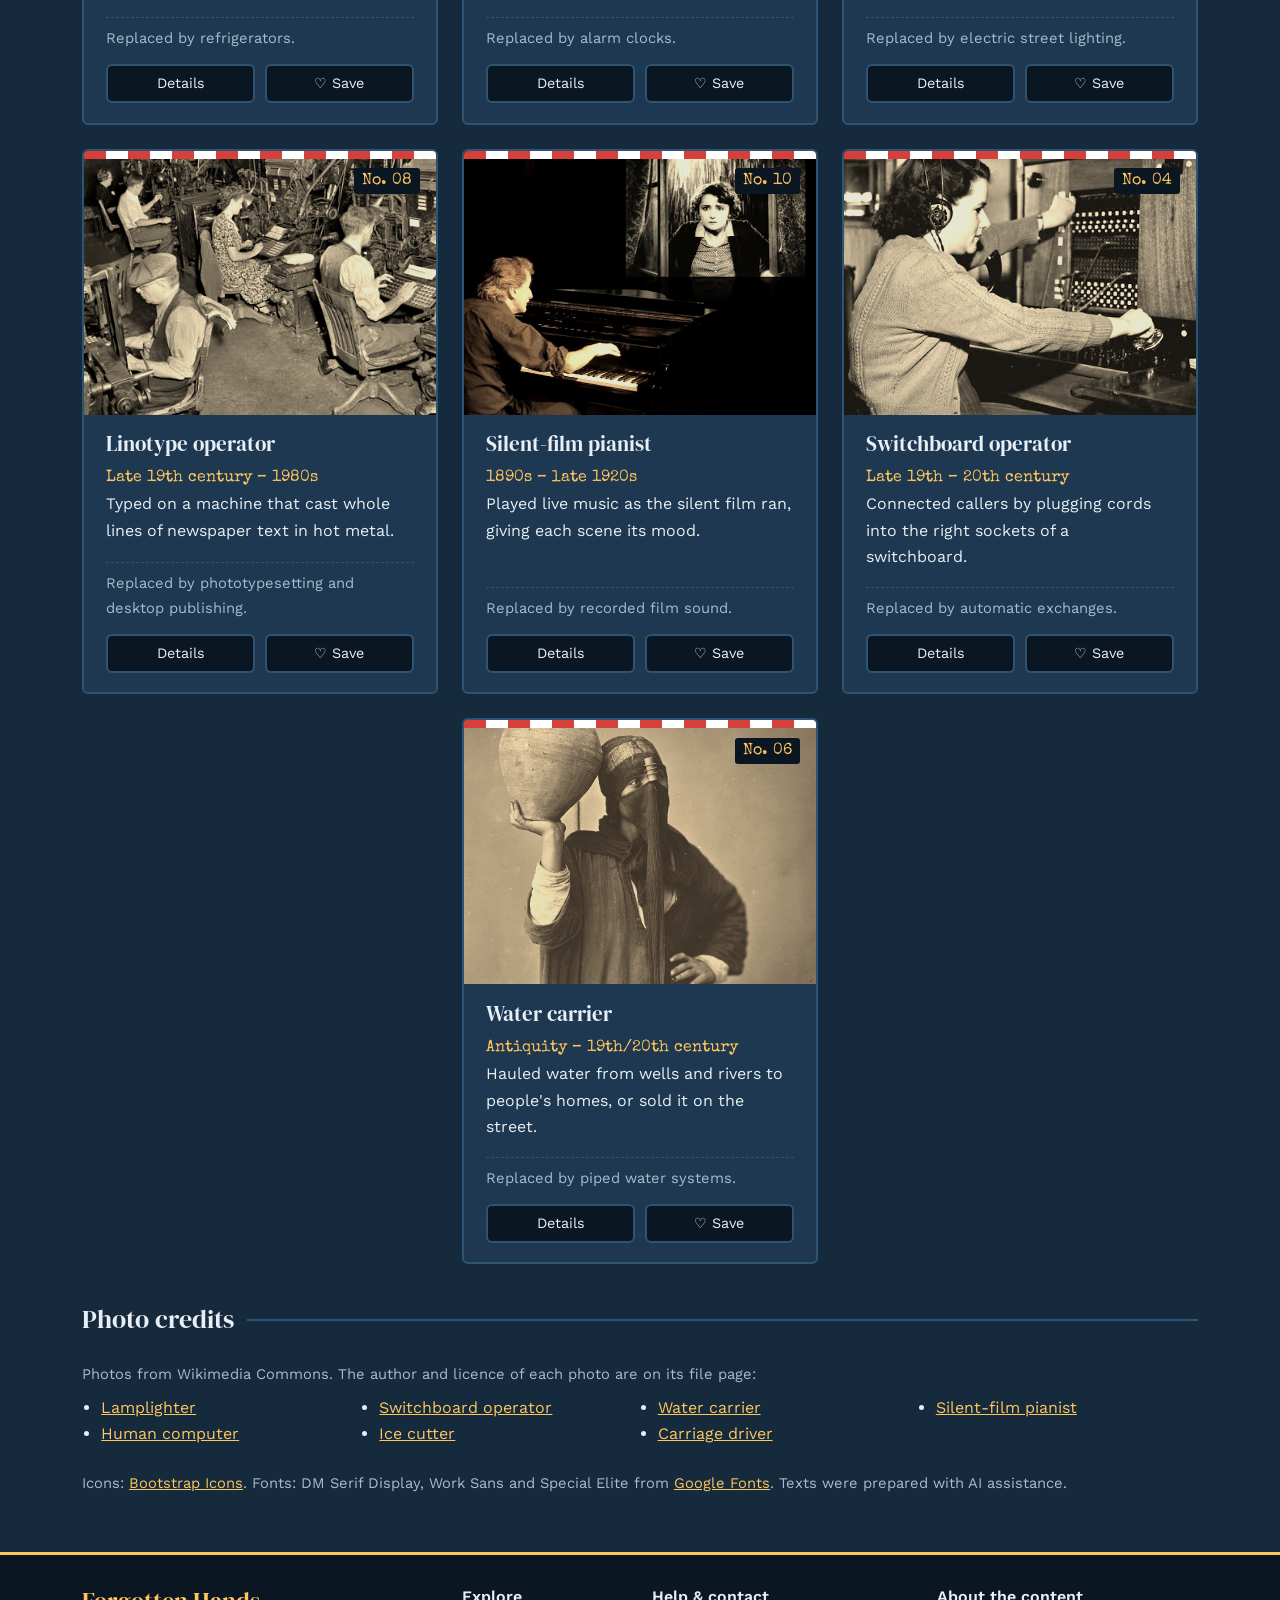
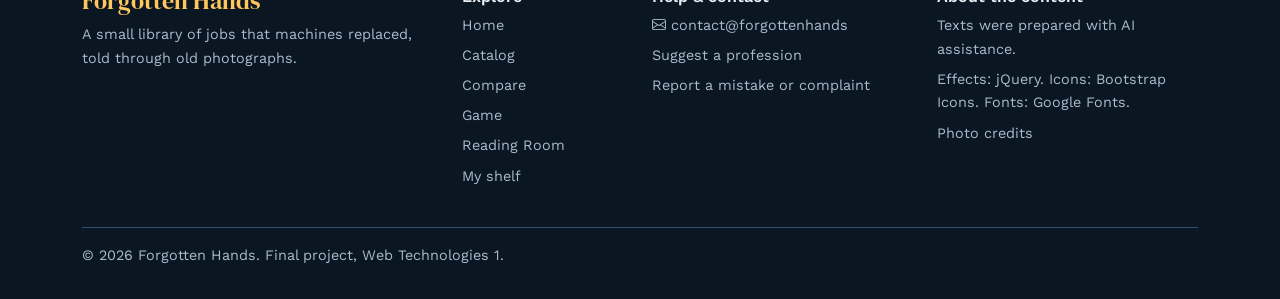
==== commit c0e59d3a: "my SHelf" ====
--- a/catalog.html
+++ b/catalog.html
@@ -48,6 +48,12 @@
                 <a class="nav-link" href="reading-room.html">Reading Room</a>
               </li>
               <li class="nav-item">
+                <a class="nav-link nav-shelf" href="shelf.html">
+                  <i class="bi bi-bookmark-heart" aria-hidden="true"></i> My shelf
+                  <span class="nav-badge" data-shelf-count>0</span><span class="visually-hidden-heading">cards saved</span>
+                </a>
+              </li>
+              <li class="nav-item">
                 <button class="theme-toggle" id="theme-toggle" type="button" aria-label="Switch to light mode">
                   <i class="bi bi-sun-fill" aria-hidden="true"></i> <span>Day</span>
                 </button>
@@ -63,7 +69,7 @@
         <div class="container">
           <h1>Catalog</h1>
           <p class="mb-0">
-            Ten cards on one shelf. Search, filter by drawer, sort, and save your favourites.
+            Ten cards on one shelf. Search, filter by drawer, sort, and save your favourites to <a href="shelf.html">My shelf</a>.
           </p>
         </div>
       </section>
@@ -92,7 +98,7 @@
               </div>
               <div class="col-6 col-md-3">
                 <button class="btn btn-shelf w-100" id="saved-only" type="button">
-                  <i class="bi bi-bookmark-heart" aria-hidden="true"></i> My shelf
+                  <i class="bi bi-bookmark-heart" aria-hidden="true"></i> Saved only
                   <span class="badge-count" id="saved-count">0</span>
                 </button>
               </div>
@@ -189,9 +195,6 @@
           </p>
         </div>
       </section>
-
-        </div>
-      </section>
     </main>
     <footer>
       <div class="container">
@@ -211,6 +214,7 @@
                 <li><a href="compare.html">Compare</a></li>
                 <li><a href="game.html">Game</a></li>
                 <li><a href="reading-room.html">Reading Room</a></li>
+                <li><a href="shelf.html">My shelf</a></li>
               </ul>
             </nav>
           </div>
@@ -237,7 +241,7 @@
         </div>
 
         <p class="footer-bottom mb-0">
-          &copy; 2026 Forgotten Hands. Endterm project, Web Technologies 1.
+          &copy; 2026 Forgotten Hands. Final project, Web Technologies 1.
         </p>
       </div>
     </footer>
